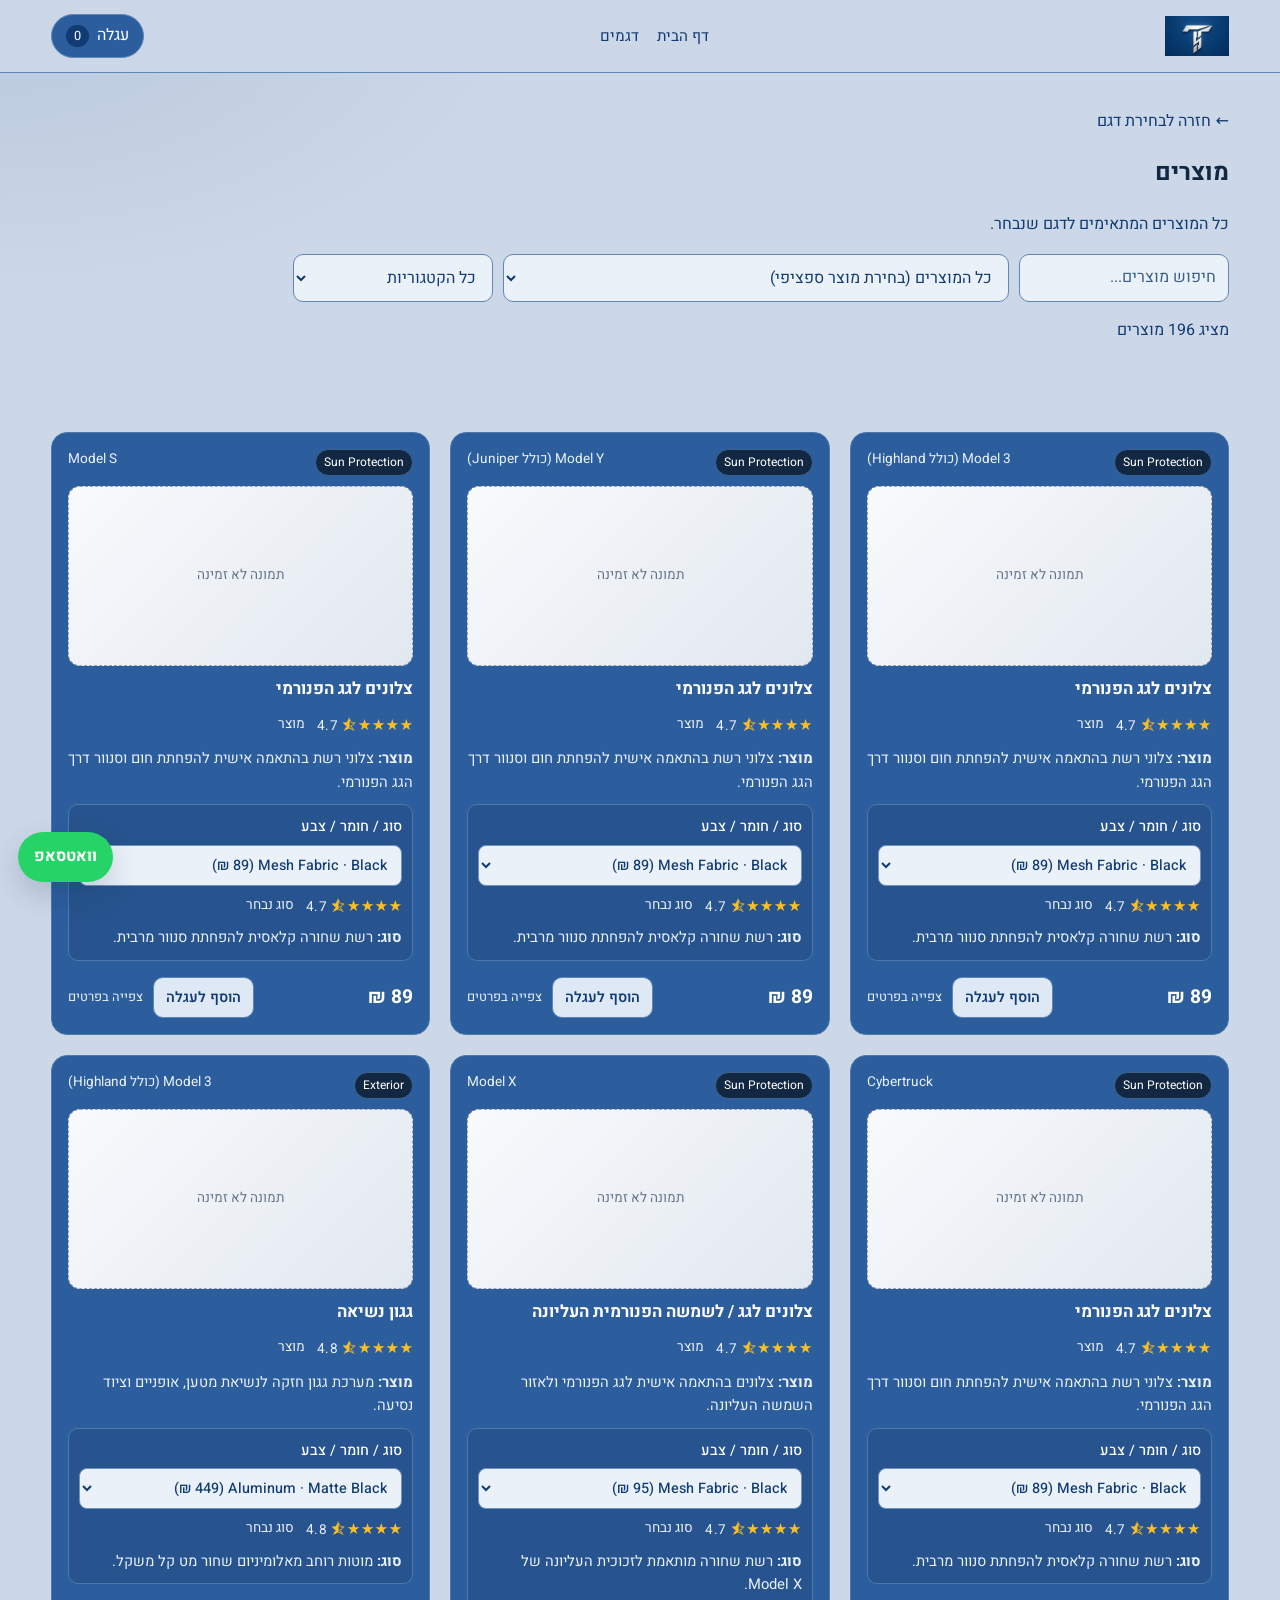
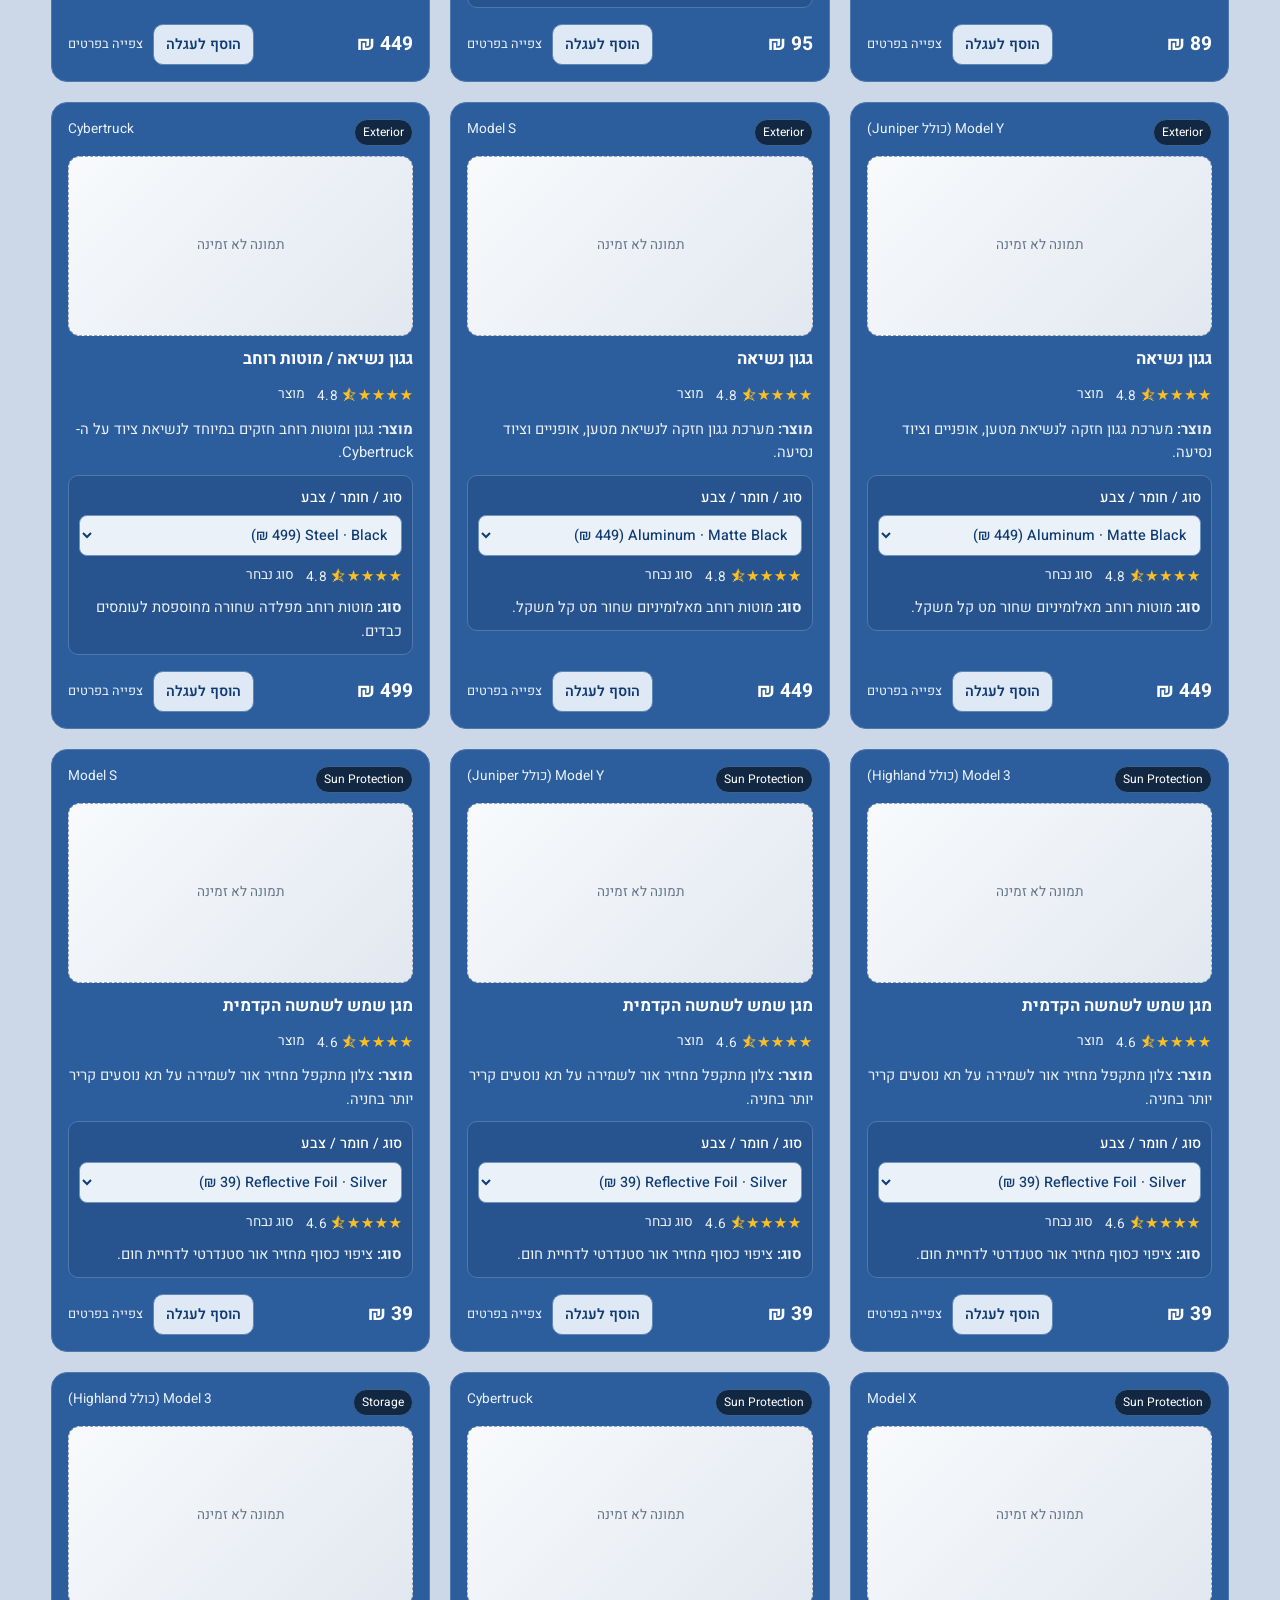
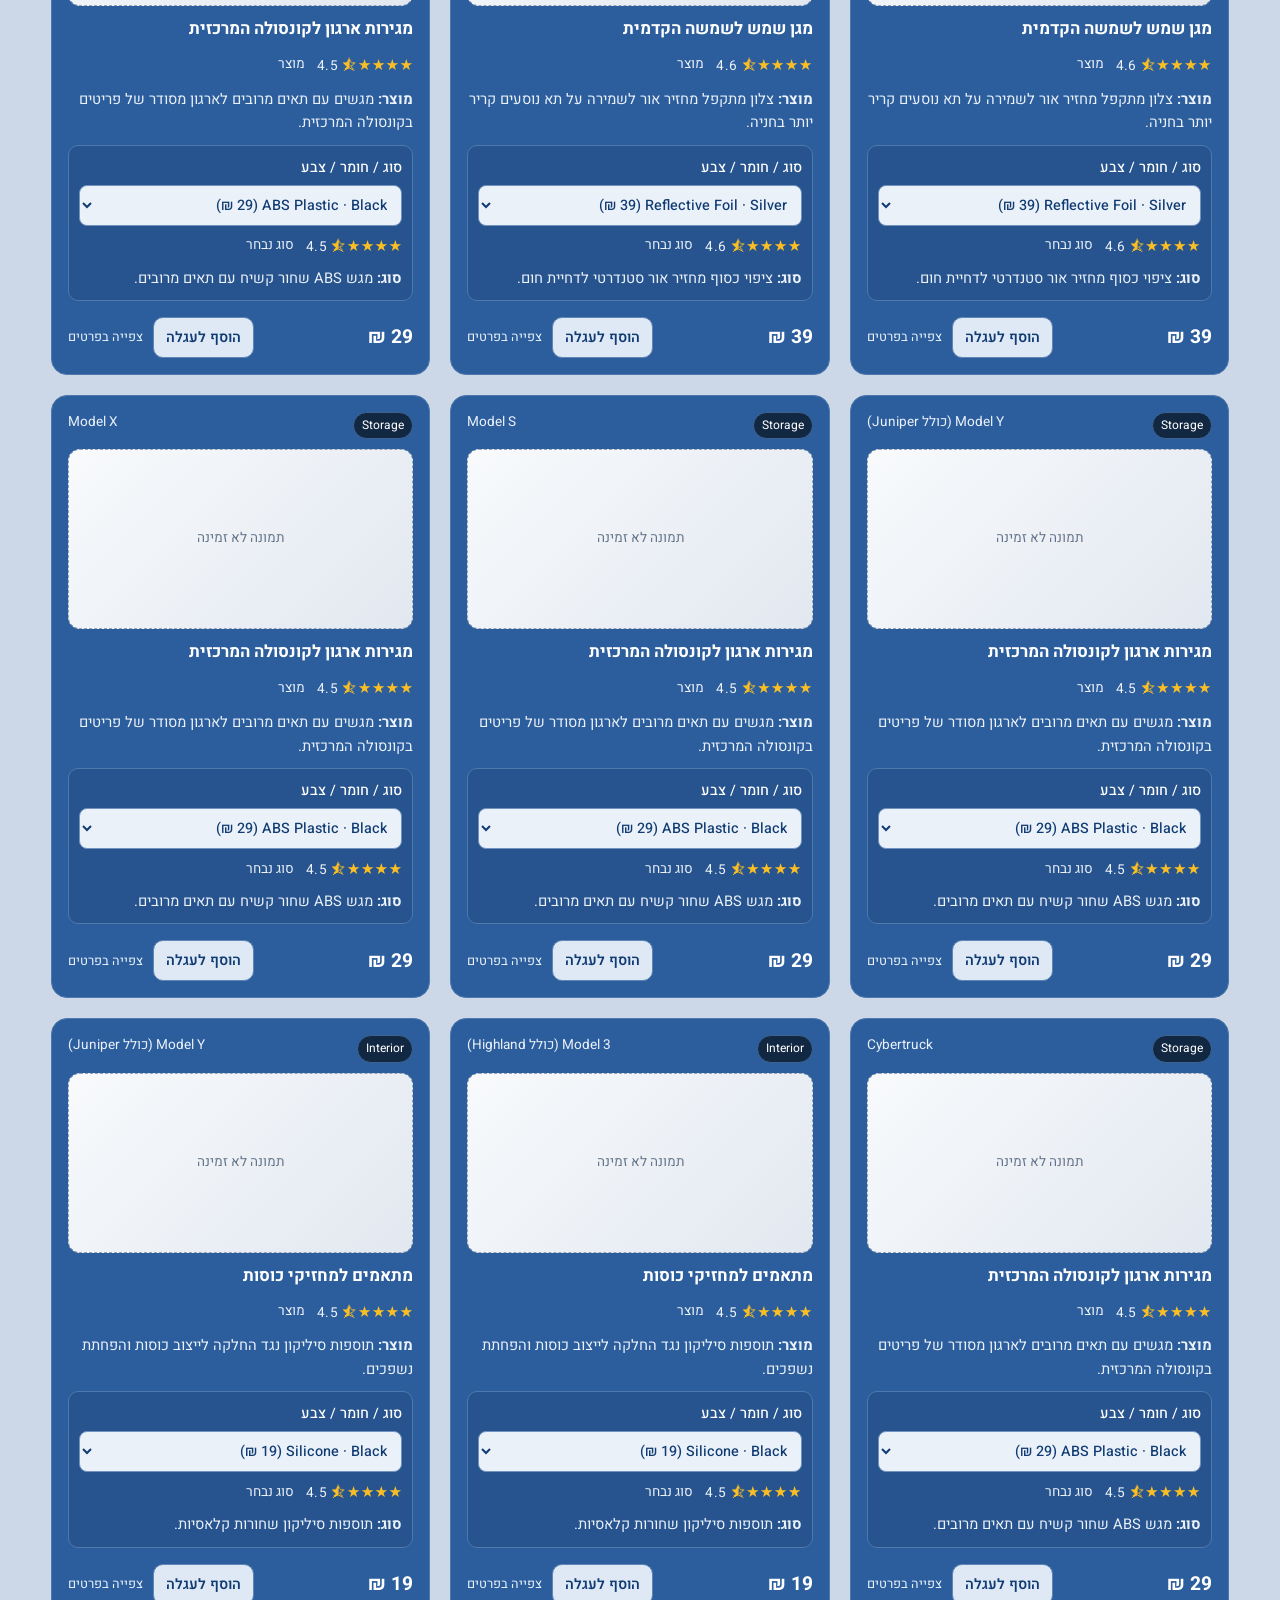
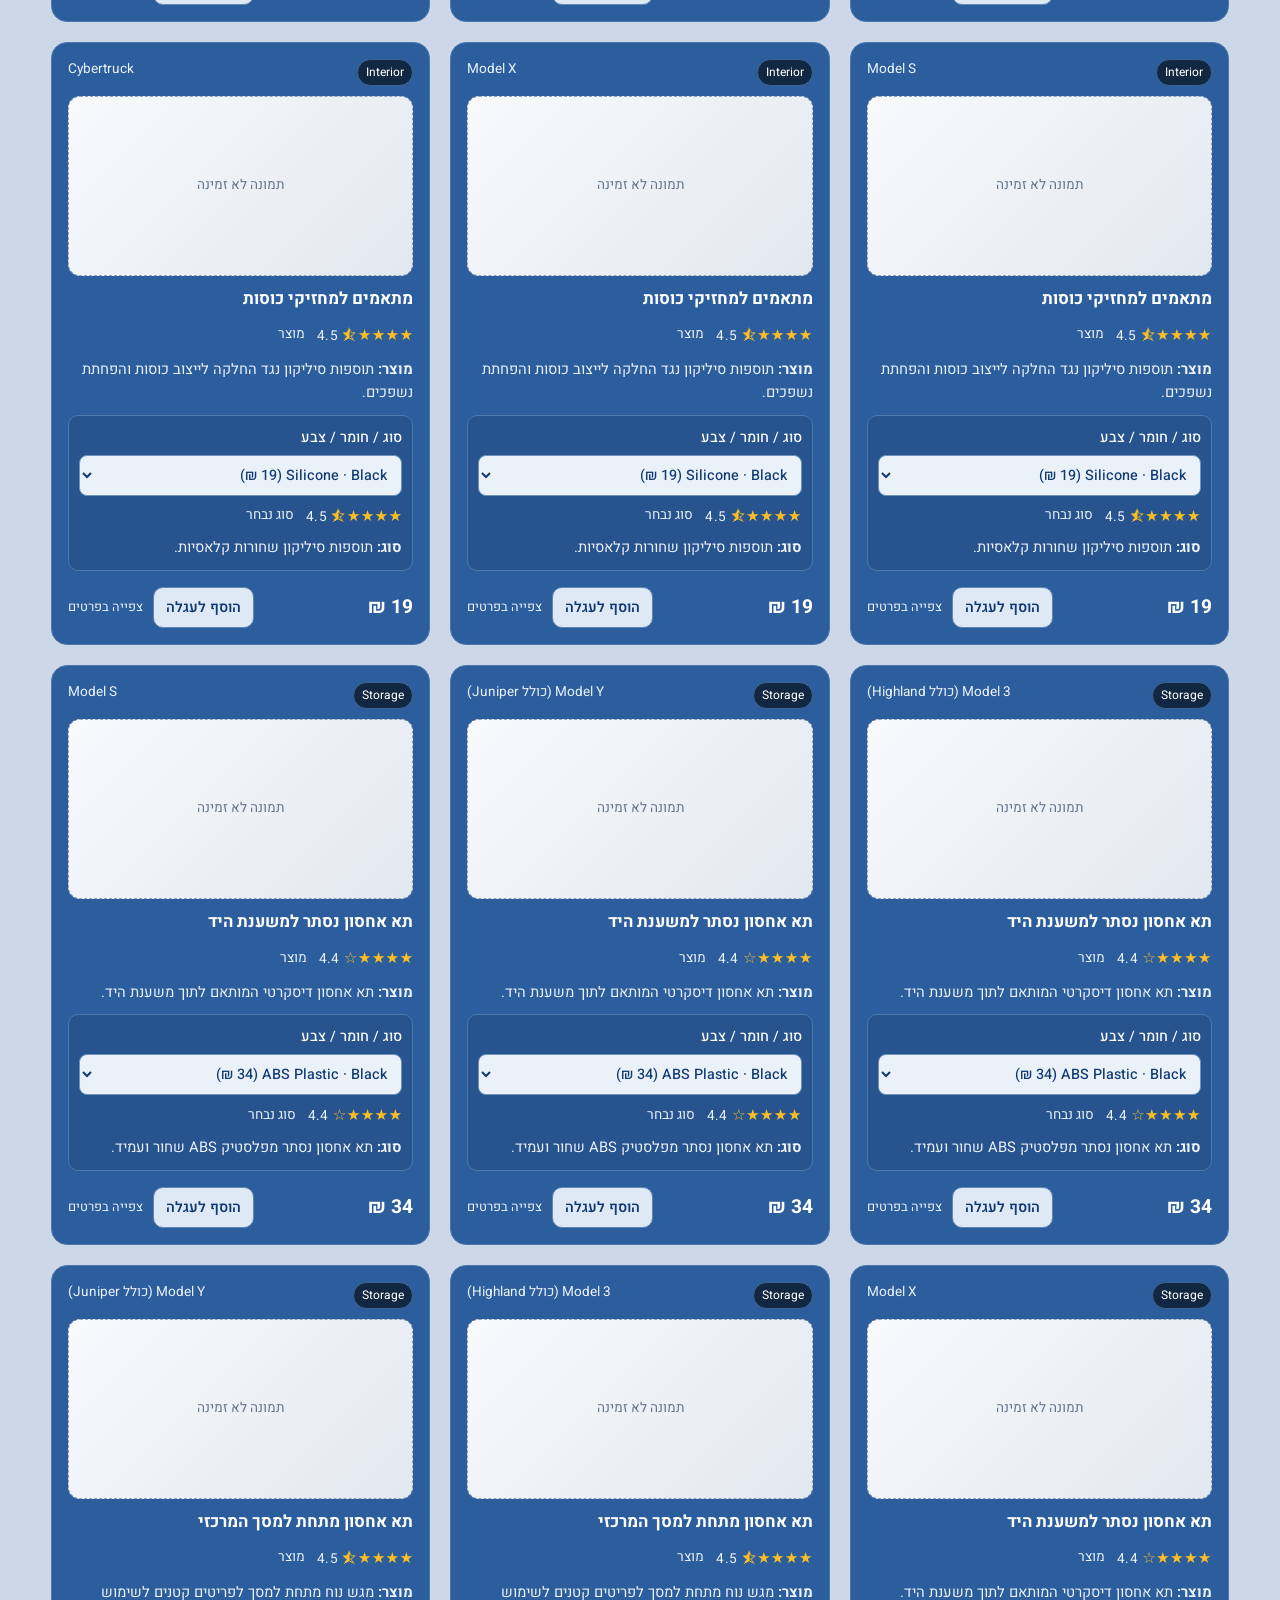
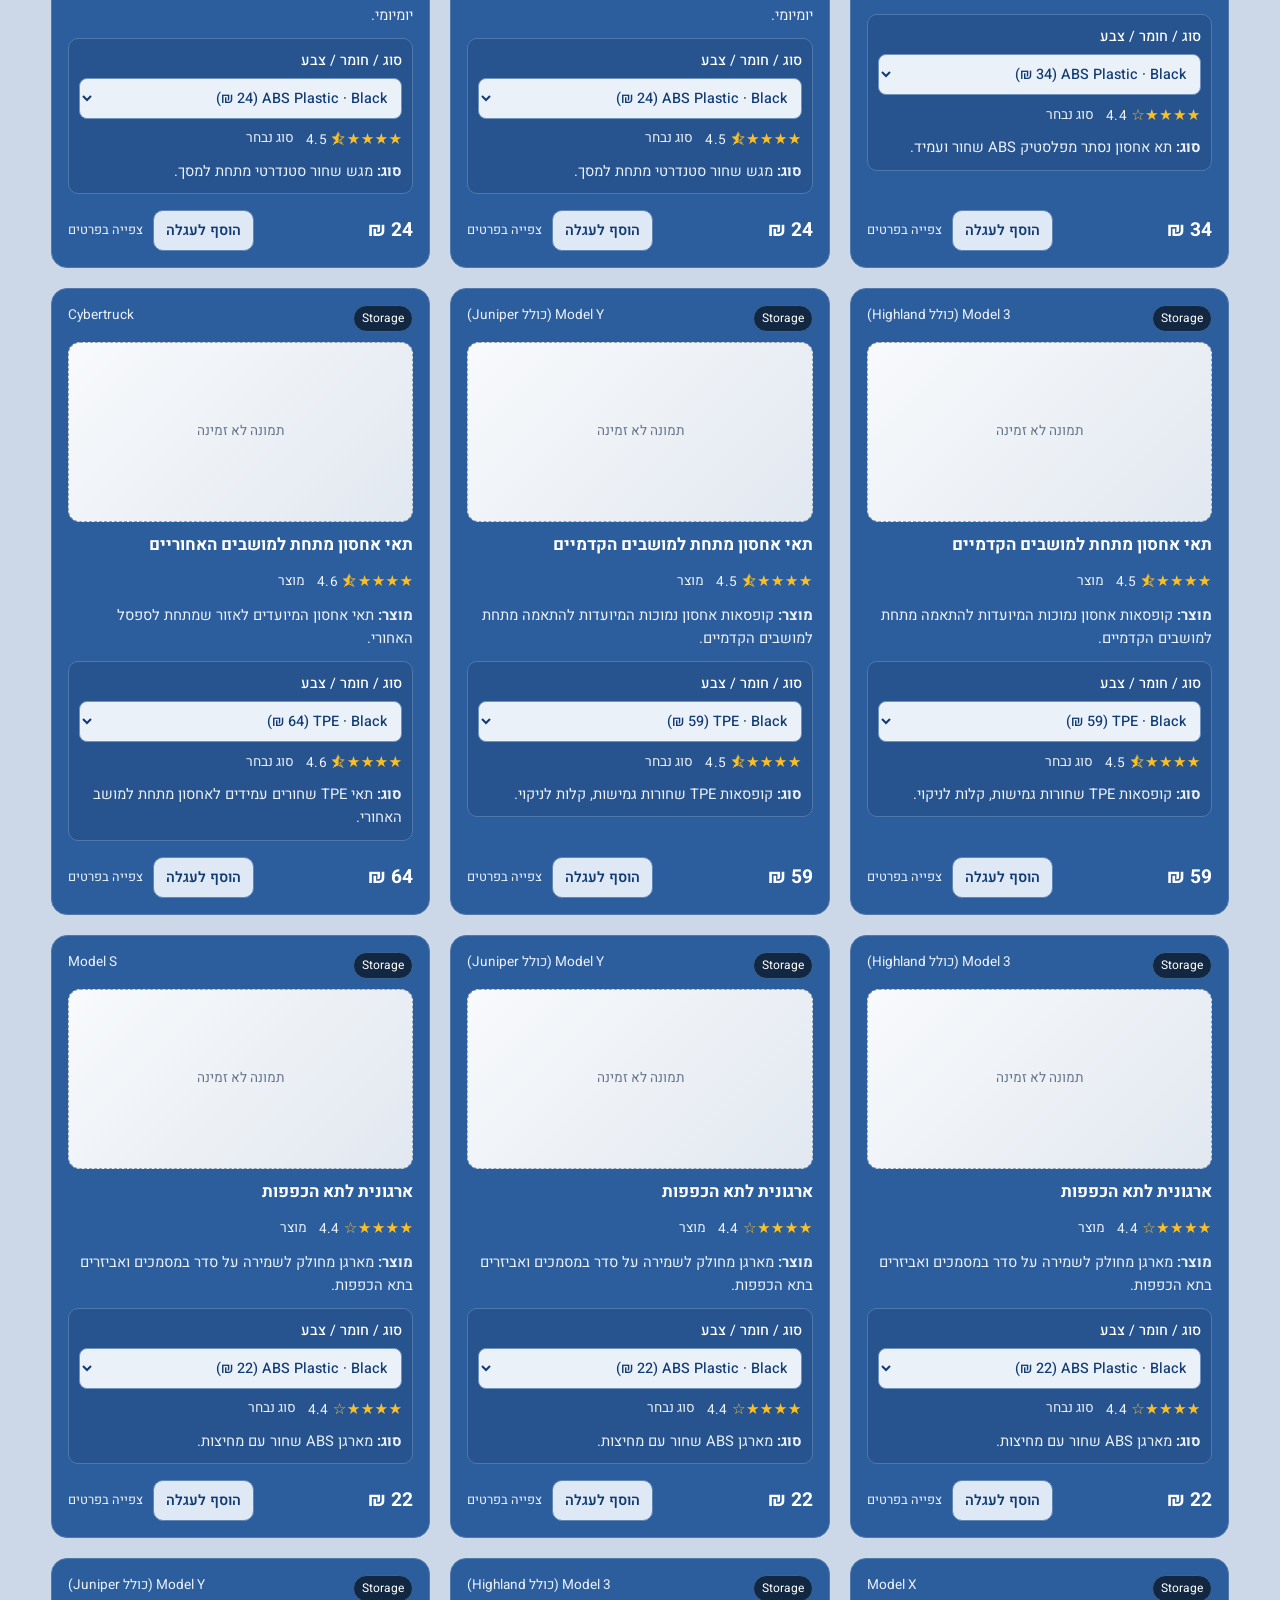
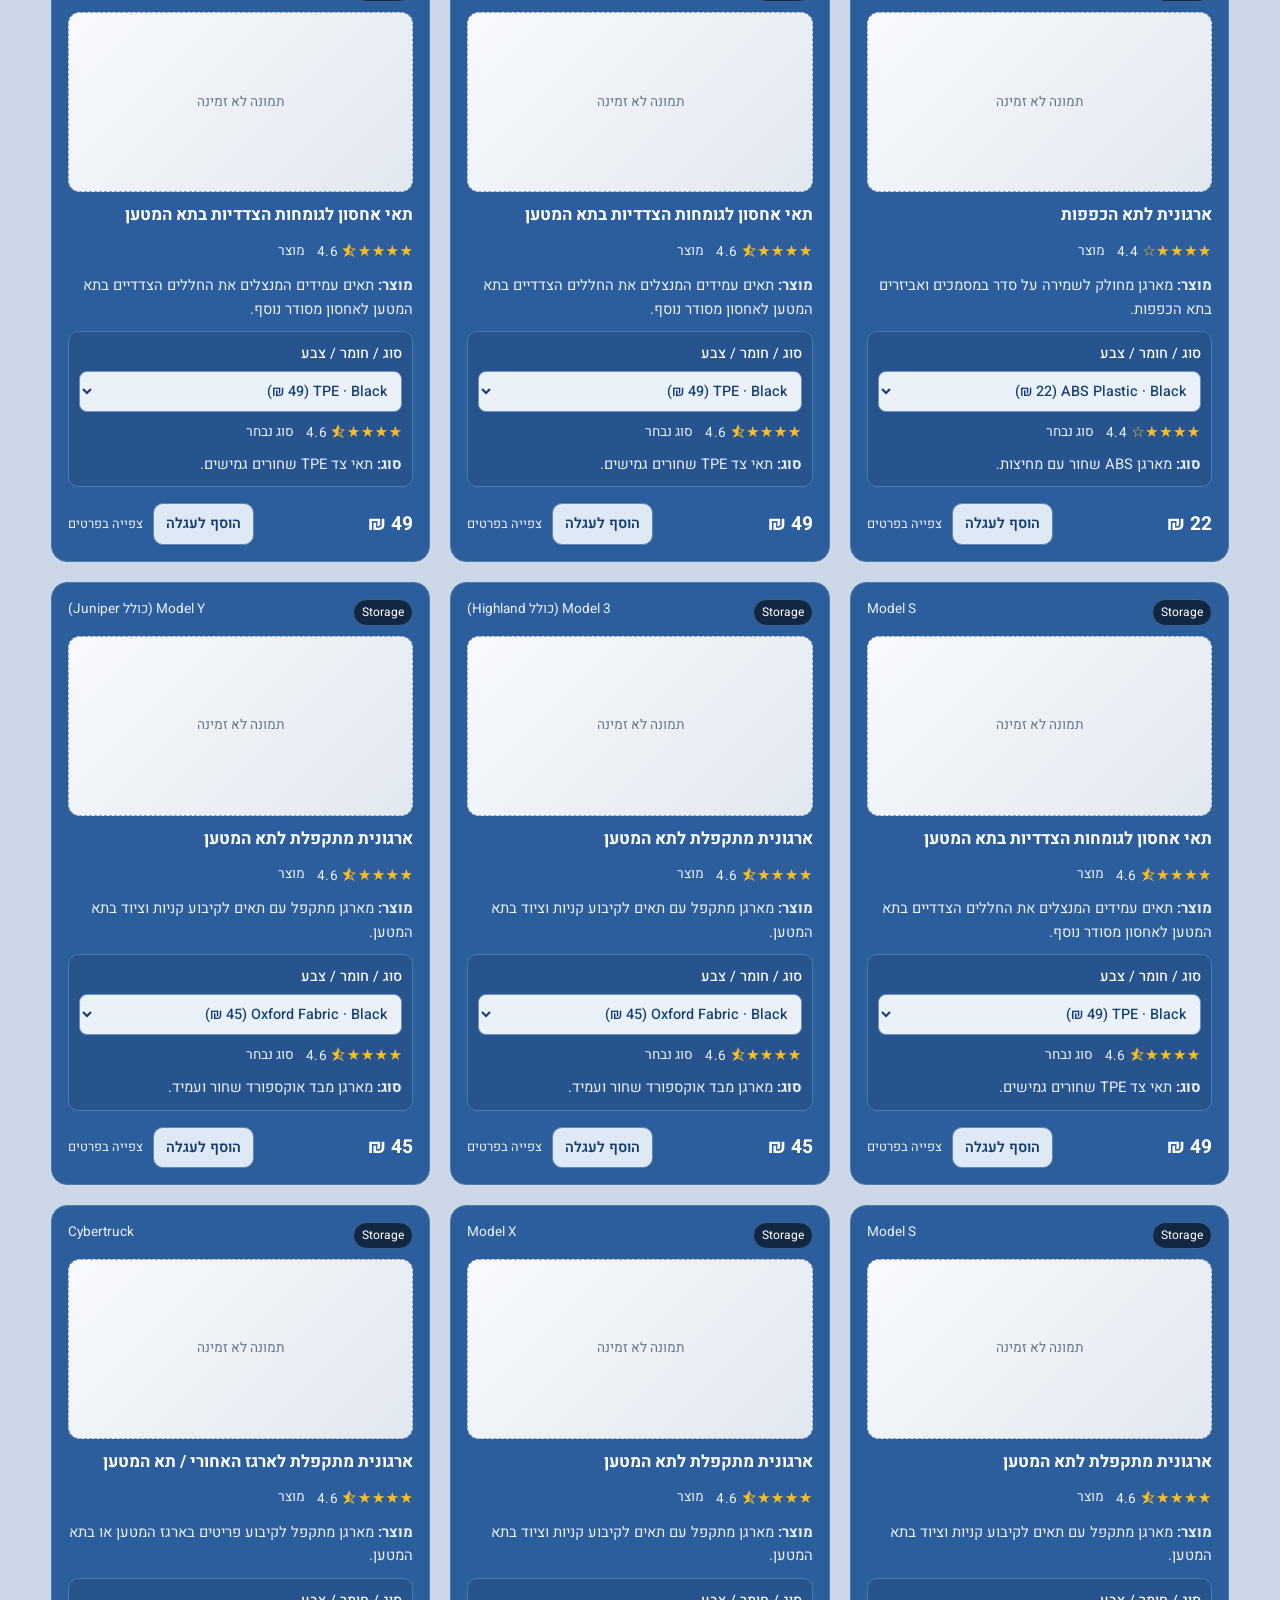
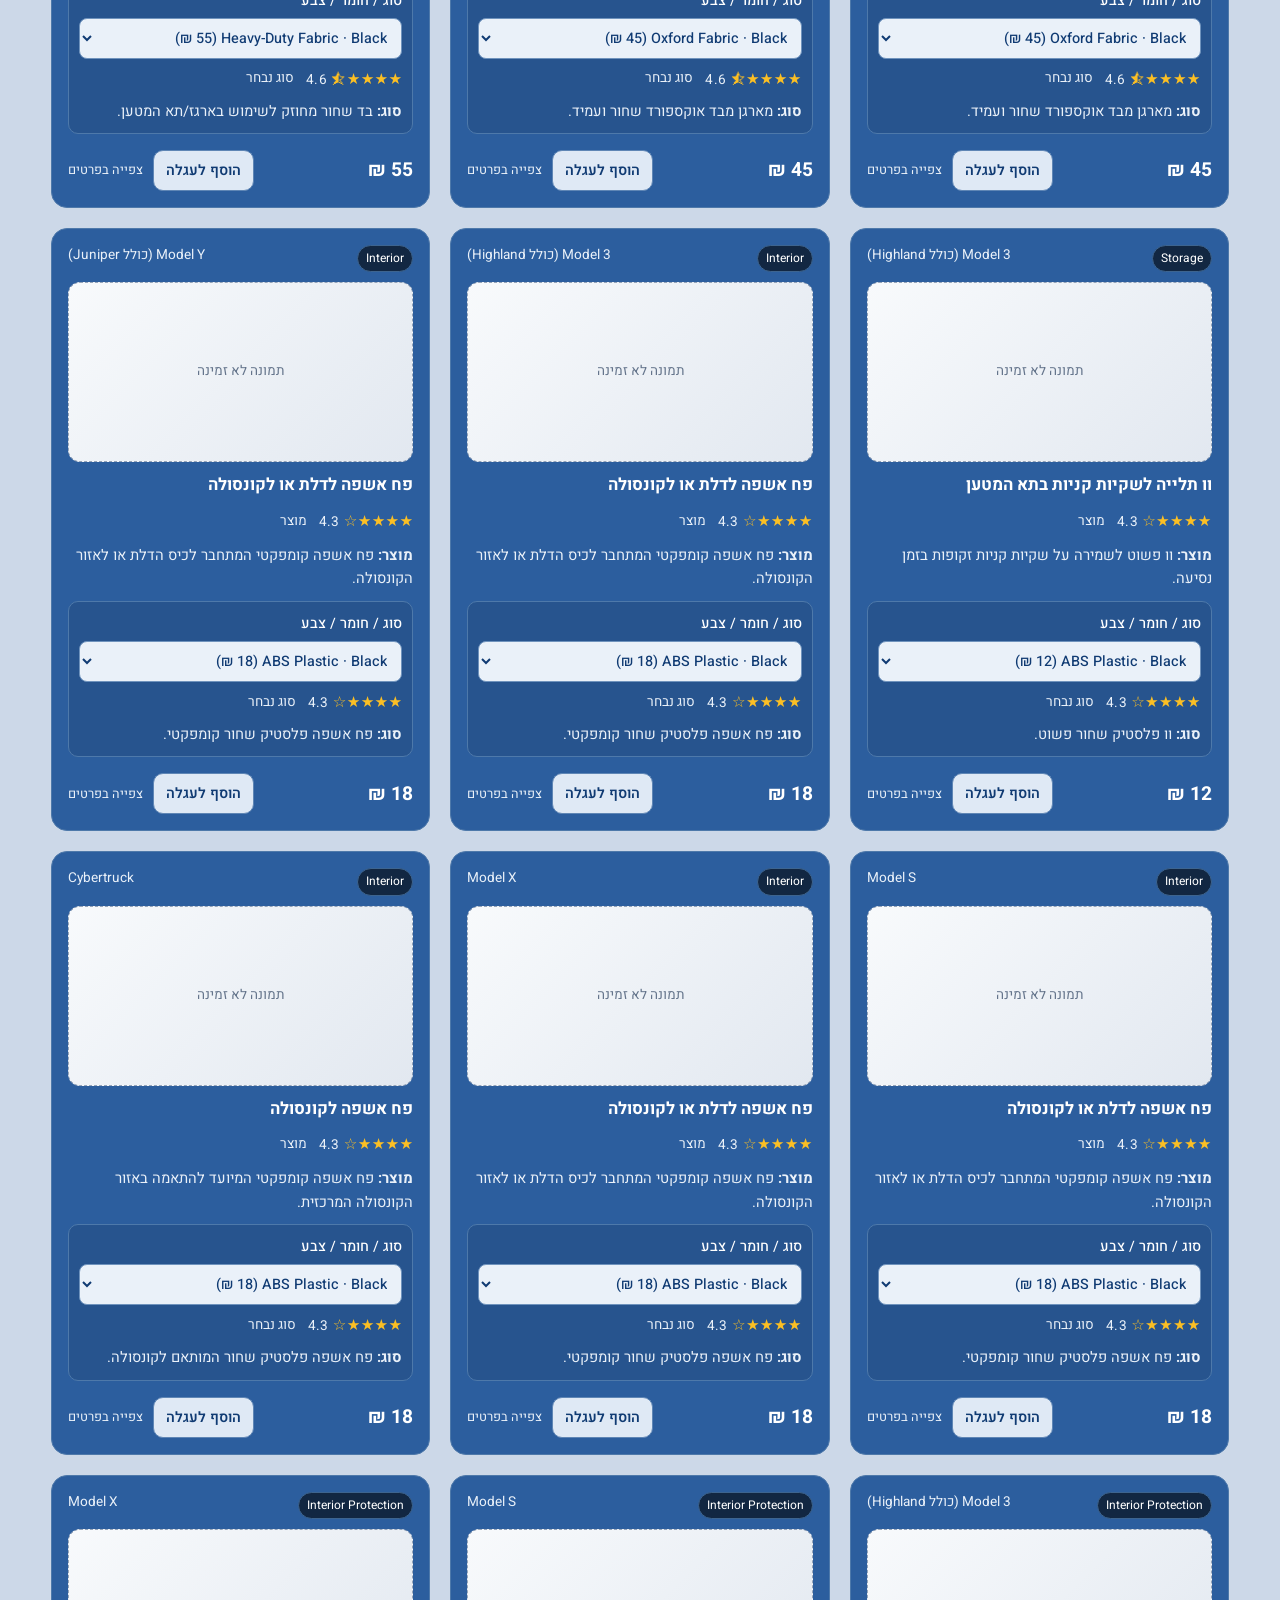
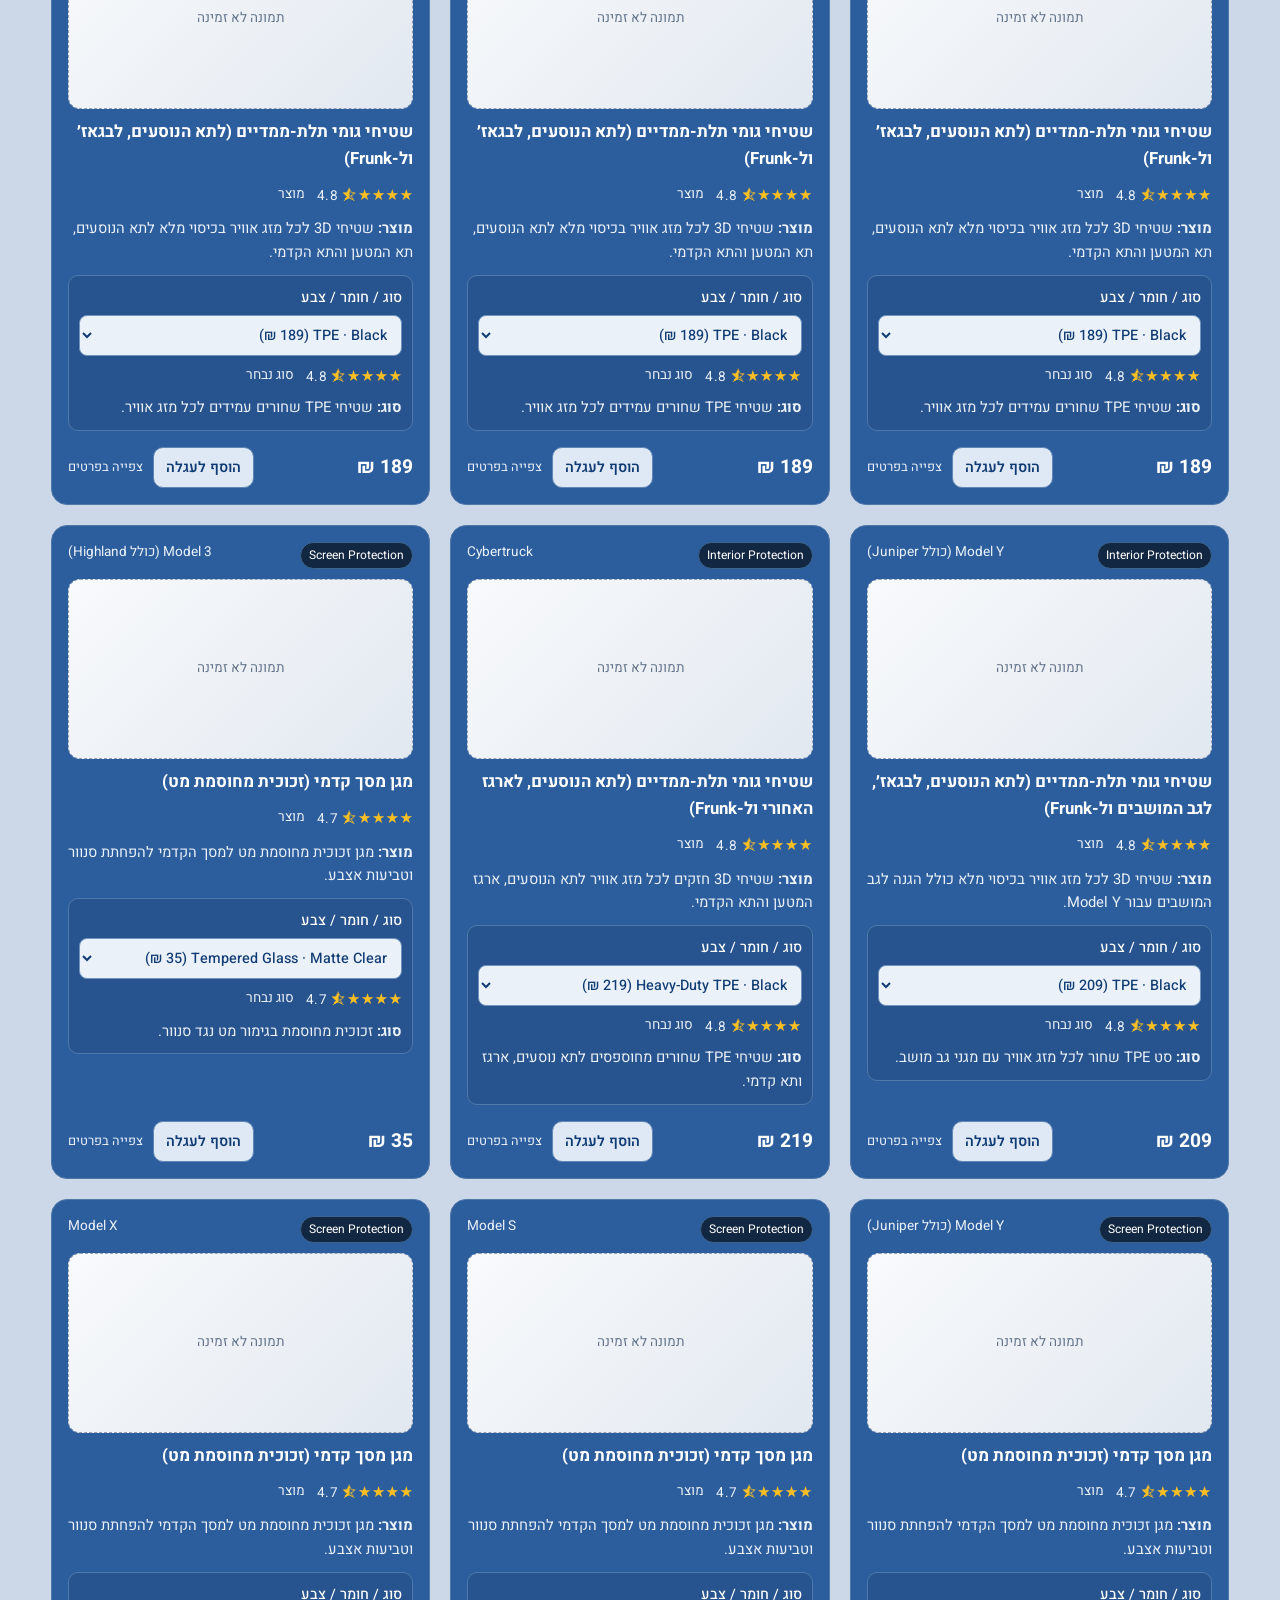
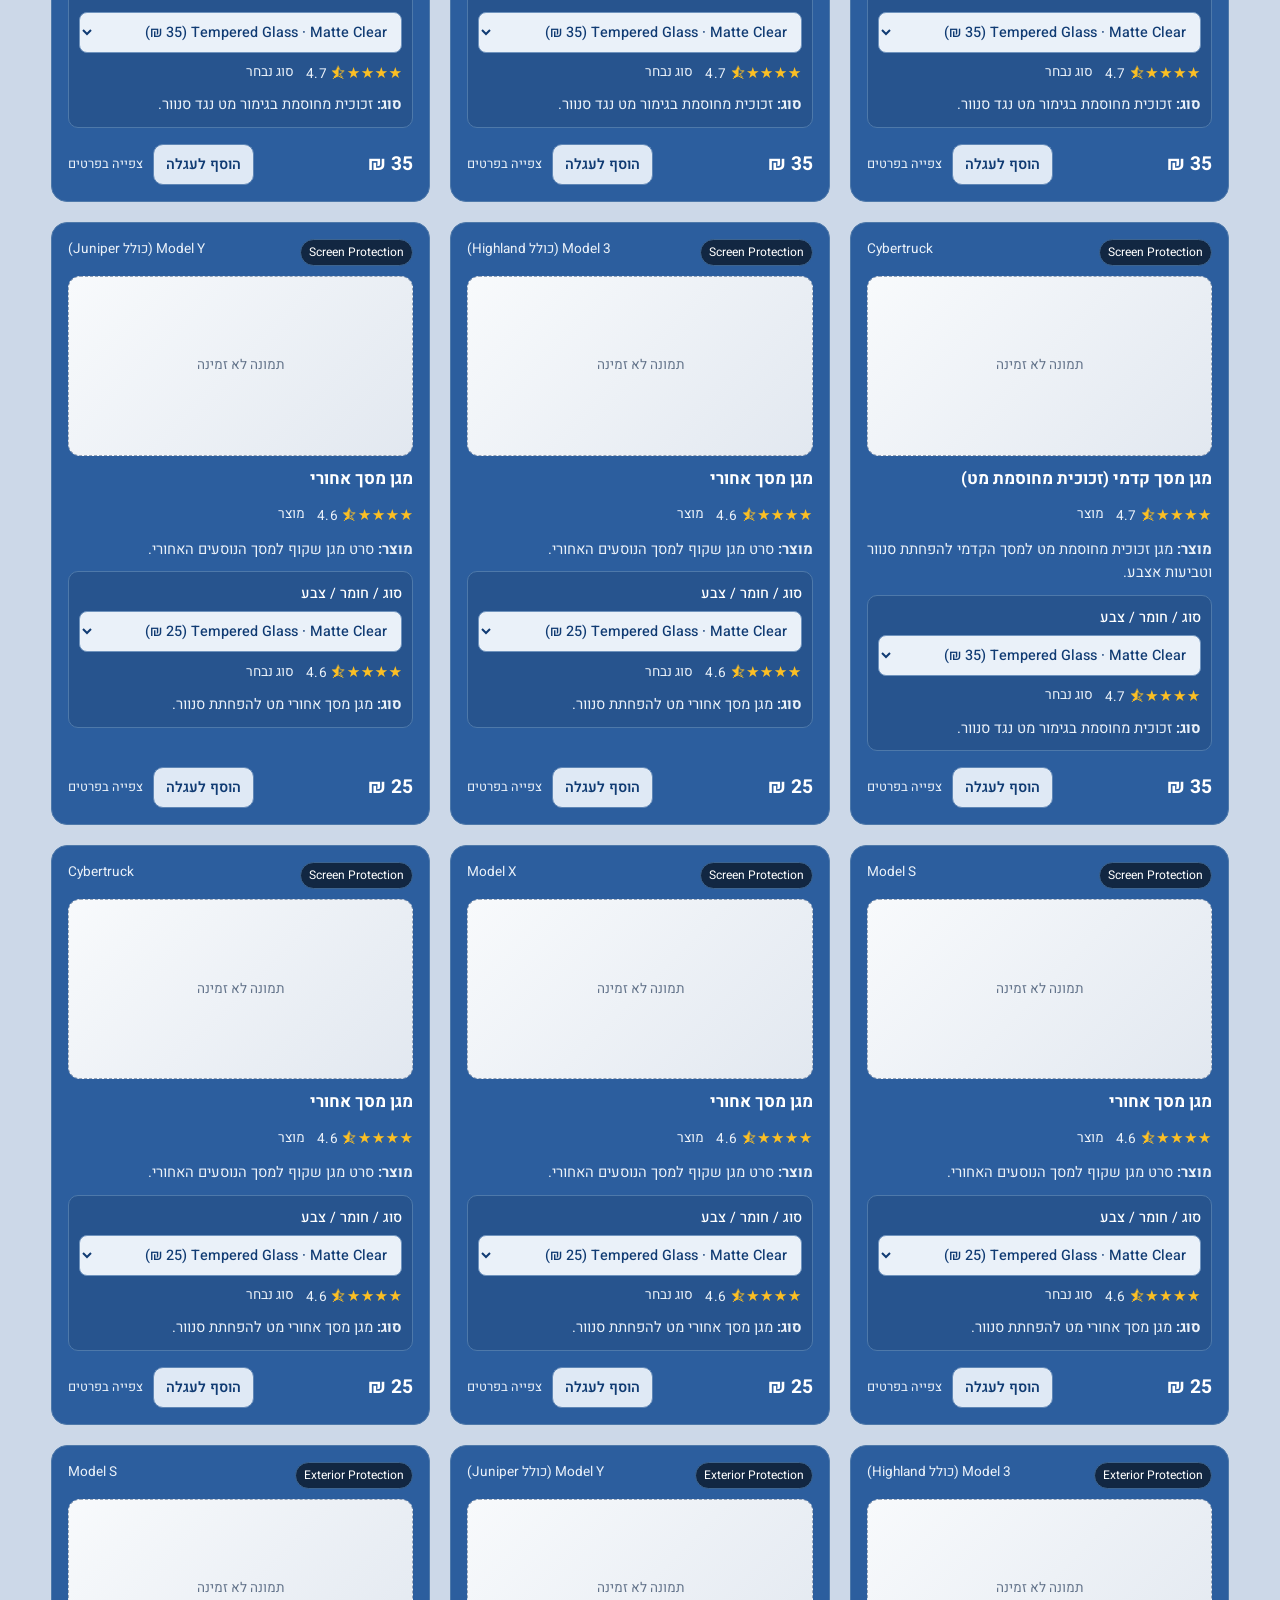
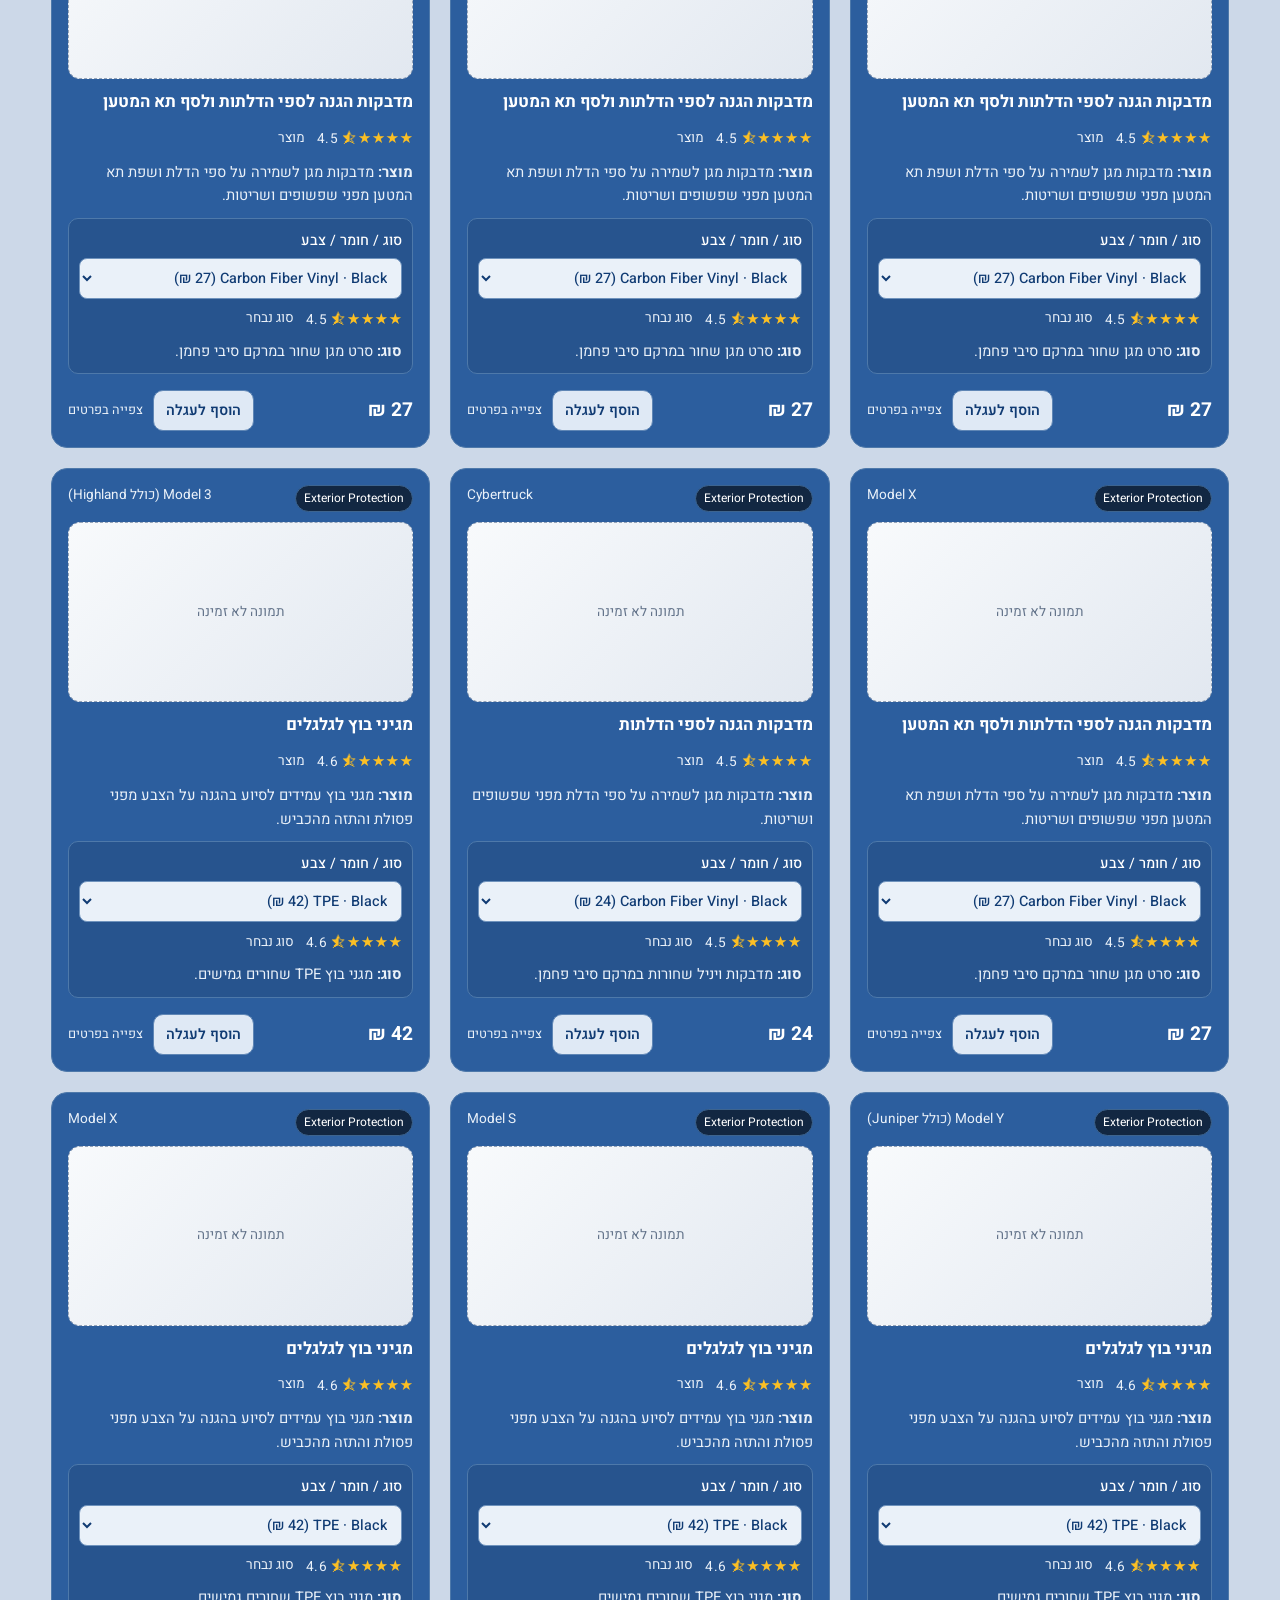
==== products.html @ ee96b99a "Add files via upload" ====
<!DOCTYPE html>
<html lang="he" dir="rtl">
<head>
  <meta charset="UTF-8" />
  <meta name="viewport" content="width=device-width, initial-scale=1.0" />
  <title>מוצרים - Tesrael</title>
  <meta name="description" content="מוצרים ואביזרים לטסלה לפי דגם." />
  <link rel="preconnect" href="https://fonts.googleapis.com">
  <link rel="preconnect" href="https://fonts.gstatic.com" crossorigin>
  <link href="https://fonts.googleapis.com/css2?family=Heebo:wght@400;500;600;700&display=swap" rel="stylesheet">
  <link rel="stylesheet" href="styles.css" />
</head>
<body>
  <header class="site-header">
    <div class="container header-inner">
      <a class="brand" href="index.html" aria-label="דף הבית של Tesrael">
        <img src="logo.png" alt="Tesrael" class="brand-logo">
      </a>
      <nav class="nav">
        <a href="index.html">דף הבית</a>
        <a href="index.html#models">דגמים</a>
      </nav>
      <button class="cart-btn" id="openCartBtn" aria-label="פתיחת עגלה">
        <span>עגלה</span>
        <span class="cart-count" id="cartCount">0</span>
      </button>
    </div>
  </header>

  <main>
    <section class="section products-page-head">
      <div class="container">
        <a href="index.html#models" class="back-link">← חזרה לבחירת דגם</a>
        <h1 id="productsPageTitle">מוצרים</h1>
        <p id="productsPageSub">כל המוצרים המתאימים לדגם שנבחר.</p>
        <div class="controls products-controls">
          <label class="search">
            <span class="sr-only">חיפוש מוצרים</span>
            <input type="search" id="searchInput" placeholder="חיפוש מוצרים..." list="productSuggestions" />
          </label>
          <datalist id="productSuggestions"></datalist>
          <select id="productSelect" aria-label="בחירת מוצר ספציפי">
            <option value="">כל המוצרים (בחירת מוצר ספציפי)</option>
          </select>
          <select id="categorySelect" aria-label="סינון לפי קטגוריה">
            <option value="All">כל הקטגוריות</option>
          </select>
        </div>
        <p id="catalogMeta">מציג מוצרים</p>
      </div>
    </section>
    <section class="section" id="catalog">
      <div class="container">
        <div class="product-grid" id="productGrid"></div>
      </div>
    </section>
  </main>

  <footer class="site-footer">
    <div class="container footer-inner footer-rich">
      <div class="footer-links">
        <a href="shipping.html">מדיניות משלוחים</a>
        <a href="returns.html">מדיניות החזרות וביטול עסקה</a>
        <a href="terms.html">תקנון האתר</a>
        <a href="contact.html">יצירת קשר</a>
      </div>
      <div class="footer-contact">
        <p><strong>יצירת קשר:</strong> טלפון: 050-0000000 · מייל: info@tesrael.co.il · <a href="https://wa.me/972500000000?text=%D7%94%D7%99%D7%99%2C%20%D7%90%D7%A9%D7%9E%D7%97%20%D7%9C%D7%95%D7%95%D7%93%D7%90%20%D7%94%D7%AA%D7%90%D7%9E%D7%94%20%D7%A9%D7%9C%20%D7%9E%D7%95%D7%A6%D7%A8%20%D7%9C%D7%98%D7%A1%D7%9C%D7%94%20%D7%A9%D7%9C%D7%99" target="_blank" rel="noopener">וואטסאפ</a></p>
      </div>
      <p>&copy; <span id="year"></span> Tesrael. חנות תצוגה — אינה חנות רשמית של טסלה.</p>
      <p class="footer-note">Tesla ושמות הדגמים הם סימנים מסחריים של Tesla, Inc. ומשמשים לצורך ציון התאמה בלבד.</p>
    </div>
  </footer>

  <a class="whatsapp-float" id="whatsappFloat" href="https://wa.me/972500000000?text=%D7%94%D7%99%D7%99%2C%20%D7%90%D7%A9%D7%9E%D7%97%20%D7%9C%D7%95%D7%95%D7%93%D7%90%20%D7%94%D7%AA%D7%90%D7%9E%D7%94%20%D7%A9%D7%9C%20%D7%9E%D7%95%D7%A6%D7%A8%20%D7%9C%D7%98%D7%A1%D7%9C%D7%94%20%D7%A9%D7%9C%D7%99" target="_blank" rel="noopener" aria-label="יצירת קשר בוואטסאפ">וואטסאפ</a>

  <div class="overlay" id="overlay" hidden></div>
  <aside class="cart-drawer" id="cartDrawer" aria-hidden="true" aria-label="עגלת קניות">
    <div class="cart-header">
      <h3>העגלה שלך</h3>
      <button class="icon-btn" id="closeCartBtn" aria-label="סגירת עגלה">&times;</button>
    </div>
    <div class="cart-body" id="cartItems"></div>
    <div class="cart-footer">
      <div class="cart-total-row">
        <span>סיכום ביניים</span>
        <strong id="cartTotal">$0.00</strong>
      </div>
      <p class="cart-disclaimer">המחירים מוצגים להמחשה בלבד. התשלום אינו זמין עדיין.</p>
      <button class="btn btn-primary btn-block" id="checkoutBtn">המשך לתשלום</button>
    </div>
  </aside>

  <div class="product-modal" id="productModal" aria-hidden="true" role="dialog" aria-modal="true" aria-label="פרטי מוצר">
    <div class="product-modal-inner" id="productModalInner"></div>
  </div>

  <div class="toast" id="toast" role="status" aria-live="polite"></div>

  <script src="app.js"></script>
</body>
</html>
---- styles.css ----
:root {
  --bg: #ccd8e8;
  --surface: #2c5e9e;
  --surface-2: #122742;
  --border: #5f86b5;
  --text: #103B73;
  --muted: #103B73;
  --heading: #122742;
  --accent: #103B73;
  --accent-hover: #0c2d59;
  --ok: #16a34a;
  --shadow: 0 12px 30px rgba(18, 39, 66, 0.18);
  --radius: 14px;
}

* { box-sizing: border-box; }
html { scroll-behavior: smooth; }
body {
  margin: 0;
  font-family: "Heebo", "Inter", system-ui, -apple-system, Segoe UI, Roboto, sans-serif;
  background:
    radial-gradient(900px 500px at 0% 0%, rgba(16,59,115,0.10), transparent 60%),
    radial-gradient(1200px 600px at 20% -10%, #e3ebf5 0%, var(--bg) 60%);
  color: var(--text);
  line-height: 1.6;
}

h1, h2, h3, h4, h5, h6 { color: var(--heading); }

a { color: inherit; text-decoration: none; }
button, input, select { font: inherit; }
.container { width: min(1200px, 92%); margin: 0 auto; }
.sr-only { position: absolute; width: 1px; height: 1px; padding: 0; margin: -1px; overflow: hidden; clip: rect(0,0,0,0); border: 0; }

.site-header {
  position: sticky; top: 0; z-index: 20;
  backdrop-filter: blur(10px);
  background: rgba(204, 216, 232, 0.92);
  border-bottom: 1px solid var(--border);
}
.header-inner { display: flex; align-items: center; justify-content: space-between; padding: 14px 0; gap: 16px; }
.brand { display: flex; align-items: center; gap: 10px; font-weight: 700; color: var(--heading); }
.brand-logo { height: 40px; width: auto; display: block; }
.brand-mark {
  width: 34px; height: 34px; border-radius: 9px; display: inline-grid; place-items: center;
  background: linear-gradient(135deg, var(--accent), #1e5aa8); color: #fff; font-weight: 700;
}
.brand-text em { font-style: normal; color: var(--muted); font-weight: 500; }
.nav { display: flex; gap: 18px; color: var(--text); font-size: 0.95rem; }
.nav a:hover { color: var(--surface-2); }
.cart-btn {
  display: inline-flex; align-items: center; gap: 8px; padding: 8px 14px;
  background: var(--surface); color: #ffffff; border: 1px solid var(--border);
  border-radius: 999px; cursor: pointer;
}
.cart-btn:hover { border-color: #8fb0d6; background: #356ba8; }
.cart-count { background: var(--accent); color: #fff; font-size: 0.8rem; padding: 1px 8px; border-radius: 999px; min-width: 22px; text-align: center; }

.hero { padding: 64px 0 32px; }
.hero-inner { display: grid; grid-template-columns: 1.2fr 0.8fr; gap: 28px; align-items: stretch; }
.eyebrow { color: var(--accent); text-transform: uppercase; letter-spacing: 0.12em; font-size: 0.8rem; font-weight: 600; margin: 0 0 8px; }
.hero h1 { font-size: clamp(2rem, 4vw, 3.4rem); line-height: 1.1; margin: 0 0 16px; }
.hero-sub { color: var(--muted); font-size: 1.05rem; margin: 0 0 22px; max-width: 60ch; }
.hero-actions { display: flex; gap: 12px; flex-wrap: wrap; margin-bottom: 14px; }
.notice-inline { color: var(--muted); font-size: 0.9rem; margin: 0; }
.hero-card {
  position: relative; background: linear-gradient(160deg, #ffffff, var(--surface));
  border: 1px solid var(--border); border-radius: var(--radius); padding: 22px;
  display: flex; flex-direction: column; gap: 16px; overflow: hidden; box-shadow: var(--shadow);
}
.hero-card-glow { position: absolute; top: -40px; right: -40px; width: 180px; height: 180px; background: radial-gradient(circle, rgba(16,59,115,0.12), transparent 70%); }
.hero-stat { position: relative; padding: 14px; border: 1px solid var(--border); border-radius: 12px; background: rgba(248,250,252,0.9); }
.stat-label { display: block; color: var(--text); font-size: 0.8rem; text-transform: uppercase; letter-spacing: 0.08em; margin-bottom: 4px; }
.stat-value { font-weight: 600; color: var(--heading); }
.status-pill { color: #103B73; }

.btn {
  display: inline-flex; align-items: center; justify-content: center; gap: 8px;
  padding: 11px 18px; border-radius: 10px; border: 1px solid transparent; cursor: pointer;
  font-weight: 600; transition: 0.15s ease;
}
.btn-primary { background: var(--accent); color: #fff; }
.btn-primary:hover { background: var(--accent-hover); }
.btn-secondary { background: #dfe9f5; border-color: var(--border); color: var(--text); }
.btn-secondary:hover { border-color: #4e79aa; background: #eaf1f9; }
.btn-block { width: 100%; }
.icon-btn { background: transparent; border: none; color: var(--muted); font-size: 1.6rem; cursor: pointer; line-height: 1; }
.icon-btn:hover { color: var(--text); }

.section { padding: 36px 0; }
.section.alt { background: rgba(30,41,59,0.35); border-top: 1px solid var(--border); border-bottom: 1px solid var(--border); }
.section-head { margin-bottom: 18px; }
.section-head.row { display: flex; align-items: flex-end; justify-content: space-between; gap: 16px; flex-wrap: wrap; }
.section-head h2 { margin: 0 0 4px; font-size: 1.7rem; }
.section-head p { margin: 0; color: var(--muted); }
.controls { display: flex; gap: 10px; flex-wrap: wrap; }
.search input, select {
  background: #eaf1f9; color: var(--text); border: 1px solid var(--border);
  padding: 10px 12px; border-radius: 10px; min-width: 200px;
}
.search input::placeholder { color: #3d5f86; }

.model-grid { display: flex; flex-wrap: wrap; gap: 10px; }
.model-chip {
  padding: 9px 14px; border-radius: 999px; border: 1px solid var(--border);
  background: var(--surface); color: var(--muted); cursor: pointer;
}
.model-chip.active, .model-chip:hover { color: var(--text); border-color: #3a4558; }
.model-chip.active { background: #2b3a52; }
.all-models-chip,
.all-models-chip.active { background: var(--surface); color: var(--muted); border-color: var(--border); }

.product-grid { display: grid; grid-template-columns: repeat(auto-fill, minmax(280px, 1fr)); gap: 20px; }
.card {
  background: var(--surface); border: 1px solid #4e79aa; border-radius: 16px; color: #ffffff;
  padding: 16px; display: flex; flex-direction: column; gap: 10px; min-height: 100%;
  transition: transform .18s ease, box-shadow .18s ease, border-color .18s ease;
}
.card.clickable { cursor: pointer; }
.card:hover { transform: translateY(-4px); box-shadow: 0 18px 40px rgba(18,39,66,0.3); border-color: #8fb0d6; }
.card-actions { display: flex; align-items: center; gap: 10px; }
.view-hint { color: #eaf1f9; font-size: 0.8rem; }
.card-top { display: flex; align-items: flex-start; justify-content: space-between; gap: 10px; }
.badge { font-size: 0.75rem; color: #ffffff; background: var(--surface-2); border: 1px solid #3d648f; padding: 3px 8px; border-radius: 999px; white-space: nowrap; }
.part-image {
  width: 100%; height: 180px; border-radius: 12px; border: 1px solid var(--border);
  object-fit: cover; background: #d7e3f1; display: block;
}
.part-icon {
  width: 100%; height: 180px; border-radius: 12px; border: 1px dashed #94a3b8;
  background: linear-gradient(135deg, #f8fafc, #e2e8f0); display: grid; place-items: center;
  color: #64748b; font-size: 0.85rem; text-align: center; padding: 10px;
}
.card h3 { margin: 0; font-size: 1.05rem; color: #ffffff; }
.card p { margin: 0; color: #eaf1f9; font-size: 0.92rem; }
.meta { color: #eaf1f9; font-size: 0.85rem; }
.price-row { margin-top: auto; display: flex; align-items: center; justify-content: space-between; gap: 10px; padding-top: 6px; }
.price { font-size: 1.2rem; font-weight: 700; color: #ffffff; }
.add-btn { padding: 8px 12px; font-size: 0.9rem; }
.rating-row, .variant-meta { display: flex; align-items: center; gap: 8px; font-size: 0.9rem; }
.stars { color: #fbbf24; letter-spacing: 0.02em; font-size: 0.95rem; }
.rating-num { color: #eaf1f9; font-size: 0.85rem; margin-left: 4px; }
.item-desc, .variant-desc { font-size: 0.9rem; color: #eaf1f9; }
.variant-box { border: 1px solid #4e79aa; border-radius: 10px; padding: 10px; background: rgba(18,39,66,0.18); display: grid; gap: 8px; }
.variant-label { display: grid; gap: 6px; font-size: 0.9rem; color: #ffffff; font-weight: 500; }
.variant-select { width: 100%; min-width: 0; background: #eaf1f9; color: var(--text); border: 1px solid #6f93bd; padding: 8px 10px; border-radius: 8px; }

.about-grid { display: grid; grid-template-columns: 1.1fr 0.9fr; gap: 24px; }
.feature-list { list-style: none; padding: 0; margin: 0; display: grid; gap: 12px; }
.feature-list li { background: var(--surface); color: #eaf1f9; border: 1px solid #4e79aa; border-radius: 12px; padding: 14px; }
.feature-list strong { display: block; margin-bottom: 4px; color: #ffffff; }
.feature-list span { color: #eaf1f9; font-size: 0.95rem; }

.site-footer { padding: 28px 0 40px; color: var(--muted); font-size: 0.9rem; }
.footer-inner p { margin: 4px 0; }
.footer-note { font-size: 0.8rem; }

.overlay { position: fixed; inset: 0; background: rgba(18,39,66,0.45); z-index: 30; }
.cart-drawer {
  position: fixed; top: 0; right: 0; height: 100%; width: min(420px, 100%);
  background: #0f172a; border-left: 1px solid var(--border); z-index: 40;
  transform: translateX(100%); transition: transform 0.2s ease; display: flex; flex-direction: column;
}
.cart-drawer.open { transform: translateX(0); }
.cart-header { display: flex; align-items: center; justify-content: space-between; padding: 16px 18px; border-bottom: 1px solid var(--border); }
.cart-header h3 { margin: 0; color: var(--heading); }
.cart-body { padding: 14px 18px; overflow: auto; flex: 1; display: grid; gap: 12px; align-content: start; }
.cart-item { border: 1px solid #8fb0d6; border-radius: 12px; padding: 12px; background: #ffffff; }
.cart-item h4 { margin: 0 0 4px; font-size: 0.98rem; color: var(--heading); }
.cart-item .meta { margin-bottom: 8px; color: #103B73; }
.cart-row { display: flex; align-items: center; justify-content: space-between; gap: 10px; }
.qty-controls { display: inline-flex; align-items: center; gap: 8px; }
.qty-btn { width: 28px; height: 28px; border-radius: 8px; border: 1px solid var(--border); background: #eaf1f9; color: var(--text); cursor: pointer; }
.remove-btn { background: transparent; border: none; color: #103B73; cursor: pointer; font-size: 0.85rem; }
.cart-footer { padding: 14px 18px 18px; border-top: 1px solid var(--border); background: #0B1120; }
.cart-total-row { display: flex; justify-content: space-between; margin-bottom: 6px; font-size: 1.05rem; color: var(--heading); }
.cart-disclaimer { color: var(--muted); font-size: 0.85rem; margin: 0 0 12px; }
.empty { color: var(--muted); text-align: center; padding: 30px 10px; }

.toast {
  position: fixed; bottom: 18px; left: 50%; transform: translateX(-50%) translateY(20px);
  background: #eaf1f9; color: var(--text); border: 1px solid var(--border); padding: 12px 16px;
  border-radius: 10px; box-shadow: var(--shadow); opacity: 0; pointer-events: none; transition: 0.2s ease; z-index: 60;
  max-width: min(92vw, 520px); text-align: center;
}
.toast.show { opacity: 1; transform: translateX(-50%) translateY(0); }

.product-modal {
  position: fixed; inset: 0; z-index: 45; display: none; padding: 24px; overflow: auto;
}
.product-modal.open { display: block; }
.product-modal-inner {
  width: min(1100px, 100%); margin: 0 auto; background: #eaf1f9;
  border: 1px solid var(--border); border-radius: 20px; box-shadow: var(--shadow); overflow: hidden;
}
.modal-topbar { display: flex; align-items: center; justify-content: space-between; gap: 12px; padding: 16px 20px; border-bottom: 1px solid var(--border); background: #dfe9f5; }
.modal-content { display: grid; grid-template-columns: 1.1fr 1fr; gap: 0; }
.modal-media { padding: 20px; border-right: 1px solid var(--border); background: #dfe9f5; }
.modal-image { width: 100%; height: min(60vh, 520px); object-fit: cover; border-radius: 14px; border: 1px solid var(--border); background: #d7e3f1; }
.modal-fallback { height: min(60vh, 520px); }
.modal-info { padding: 22px; display: grid; gap: 14px; align-content: start; }
.modal-info h2 { margin: 0; font-size: 1.8rem; line-height: 1.2; color: var(--heading); }
.modal-section { border: 1px solid var(--border); border-radius: 12px; padding: 14px; background: #ffffff; display: grid; gap: 10px; }
.modal-section h3 { margin: 0; font-size: 1rem; color: var(--heading); }
.variant-choices { display: grid; gap: 8px; max-height: 260px; overflow: auto; padding-right: 4px; }
.variant-choice { text-align: left; width: 100%; background: #eaf1f9; color: var(--text); border: 1px solid var(--border); border-radius: 10px; padding: 10px 12px; cursor: pointer; display: grid; gap: 4px; }
.variant-choice:hover { border-color: #4e79aa; }
.variant-choice.active { border-color: var(--accent); box-shadow: inset 0 0 0 1px rgba(16,59,115,0.25); }
.variant-choice .vname { font-weight: 600; }
.variant-choice .vprice { color: #103B73; }
.selected-type-box p { margin: 0; }
.modal-price { font-size: 1.6rem; font-weight: 700; color: var(--heading); }
.modal-actions { display: grid; gap: 8px; margin-top: 4px; }

@media (max-width: 900px) {
  .hero-inner, .about-grid, .modal-content { grid-template-columns: 1fr; }
  .nav { display: none; }
  .modal-media { border-right: none; border-bottom: 1px solid var(--border); }
  .product-modal { padding: 10px; }
  .header-inner { flex-wrap: wrap; gap: 10px; }
  .brand { flex: 1 1 auto; }
  .cart-btn { margin-inline-start: auto; }
  .controls { width: 100%; display: grid; grid-template-columns: 1fr; }
  .controls .search, .controls .search input, .controls select { width: 100%; min-width: 0; }
  .section-head.row { align-items: stretch; flex-direction: column; }
  .hero { padding: 36px 0 20px; }
  .hero h1 { font-size: 2rem; }
  .hero-card { padding: 16px; }
  .model-grid { flex-wrap: nowrap; overflow-x: auto; padding-bottom: 6px; -webkit-overflow-scrolling: touch; }
  .model-chip { flex: 0 0 auto; }
}

@media (max-width: 600px) {
  .container { width: min(1200px, 94%); }
  .site-header .container { width: min(1200px, 96%); }
  .header-inner { padding: 10px 0; }
  .brand-logo { height: 34px; }
  .hero h1 { font-size: 1.75rem; line-height: 1.2; }
  .hero-sub { font-size: 1rem; }
  .hero-actions { flex-direction: column; }
  .hero-actions .btn { width: 100%; }
  .section { padding: 28px 0; }
  .section-head h2 { font-size: 1.45rem; }
  .product-grid { grid-template-columns: 1fr; gap: 14px; }
  .card { padding: 14px; }
  .card-actions { flex-wrap: wrap; width: 100%; justify-content: space-between; }
  .card-actions .add-btn { flex: 1; }
  .price-row { flex-wrap: wrap; gap: 8px; }
  .cart-drawer { width: 100%; max-width: 100%; }
  .product-modal { padding: 0; }
  .product-modal-inner { border-radius: 0; min-height: 100%; }
  .modal-topbar { position: sticky; top: 0; background: #dfe9f5; z-index: 2; }
  .modal-media { padding: 12px; }
  .modal-info { padding: 14px; }
  .modal-image { height: 240px; }
  .btn { padding: 12px 16px; }
  .search input, select, .variant-select { font-size: 16px; } /* prevent iOS zoom */
}.hero-new { padding: 56px 0 24px; }
.hero-new-inner { text-align: center; max-width: 900px; }
.hero-title-main { font-size: clamp(2rem, 4.5vw, 3.2rem); line-height: 1.15; margin: 0 0 14px; }
.hero-sub-main { font-size: 1.05rem; color: var(--text); margin: 0 0 22px; }
.model-select-cta { display: inline-block; font-size: 1.15rem; font-weight: 700; color: #fff; background: var(--accent); padding: 14px 22px; border-radius: 12px; text-decoration: none; }
.model-select-cta:hover { background: var(--accent-hover); }

.model-cards { display: grid; grid-template-columns: repeat(auto-fit, minmax(150px, 1fr)); gap: 14px; }
.model-card { border: 1px solid var(--border); background: #eaf1f9; color: var(--text); border-radius: 14px; padding: 12px; cursor: pointer; text-align: center; display: grid; gap: 8px; }
.model-card.active { border-color: var(--accent); box-shadow: inset 0 0 0 2px rgba(16,59,115,0.2); }
.model-card-image-wrap { width: 100%; aspect-ratio: 16/10; border-radius: 10px; overflow: hidden; background: #d7e3f1; display: grid; place-items: center; }
.model-card-image-wrap img { width: 100%; height: 100%; object-fit: cover; display: block; }
.model-card-icon { font-size: 1.6rem; font-weight: 700; color: var(--heading); }
.model-card-name { font-weight: 700; color: var(--heading); }
.model-card-sub { font-size: 0.85rem; color: var(--text); }

.model-trust { margin-top: 18px; display: grid; gap: 8px; background: #eaf1f9; border: 1px solid var(--border); border-radius: 12px; padding: 14px 16px; }
.model-trust p { margin: 0; color: var(--text); }

.featured-grid { display: grid; grid-template-columns: repeat(auto-fill, minmax(220px, 1fr)); gap: 16px; }
.featured-card { background: #ffffff; border: 1px solid var(--border); border-radius: 14px; padding: 12px; display: grid; gap: 8px; cursor: pointer; }
.featured-card h3 { margin: 0; font-size: 1rem; color: var(--heading); }
.featured-card .meta { color: var(--text); }
.featured-card .price { color: var(--heading); }

.modal-product-detail .modal-media { order: 1; }
.modal-product-detail .modal-info { order: 2; }
.fit-tag { display: inline-block; background: #16a34a; color: #fff; font-weight: 700; padding: 8px 10px; border-radius: 8px; }
.wa-secondary { text-align: center; }
.trust-lines { display: grid; gap: 6px; font-size: 0.95rem; color: var(--text); background: #f8fafc; border: 1px solid var(--border); border-radius: 10px; padding: 10px 12px; }
.bullets { margin: 0; padding-inline-start: 20px; display: grid; gap: 6px; color: var(--text); }

.footer-rich { display: grid; gap: 10px; }
.footer-links { display: flex; flex-wrap: wrap; gap: 12px 18px; }
.footer-links a, .footer-contact a { color: var(--accent); text-decoration: underline; }

.whatsapp-float { position: fixed; bottom: 18px; left: 18px; z-index: 70; background: #25D366; color: #fff; padding: 12px 16px; border-radius: 999px; font-weight: 700; box-shadow: var(--shadow); text-decoration: none; }
.whatsapp-float:hover { filter: brightness(0.95); }

@media (max-width: 600px) {
  .model-cards { grid-template-columns: repeat(2, 1fr); }
  .whatsapp-float { bottom: 12px; left: 12px; padding: 10px 14px; }
}
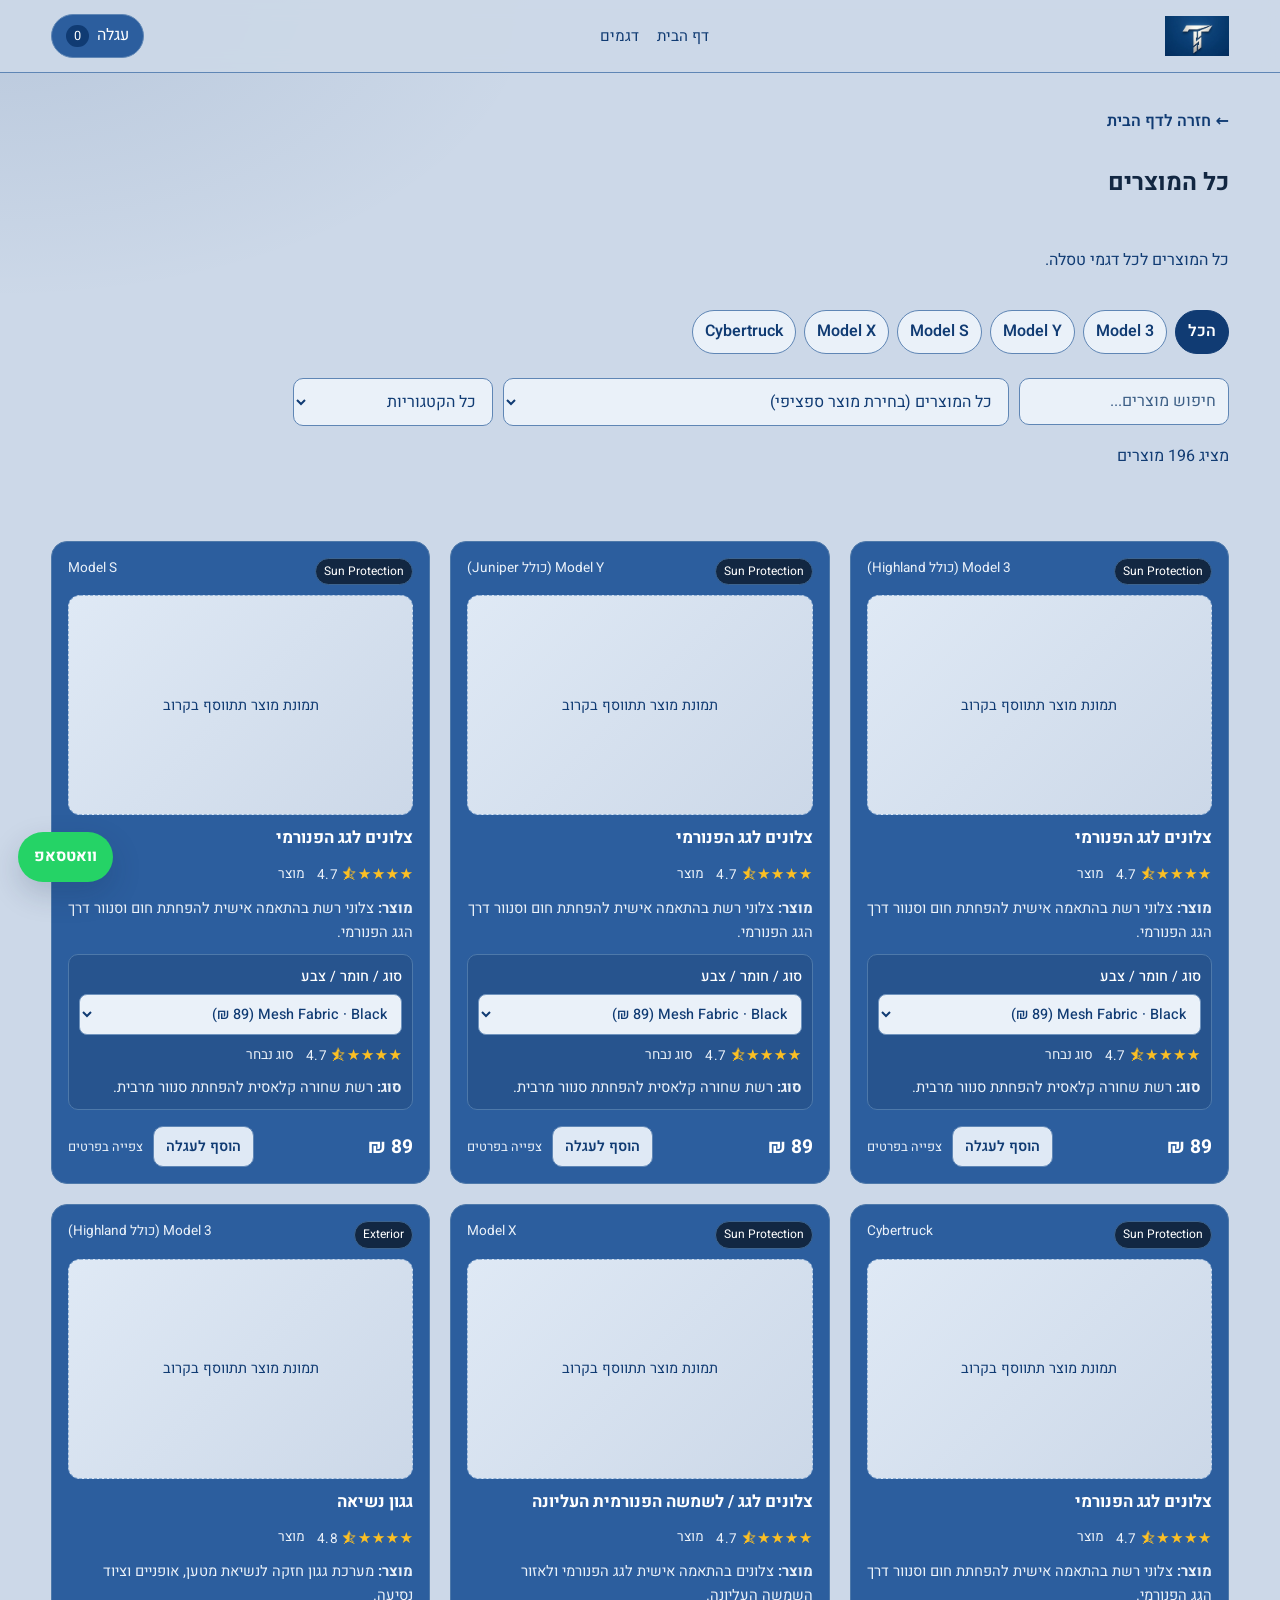
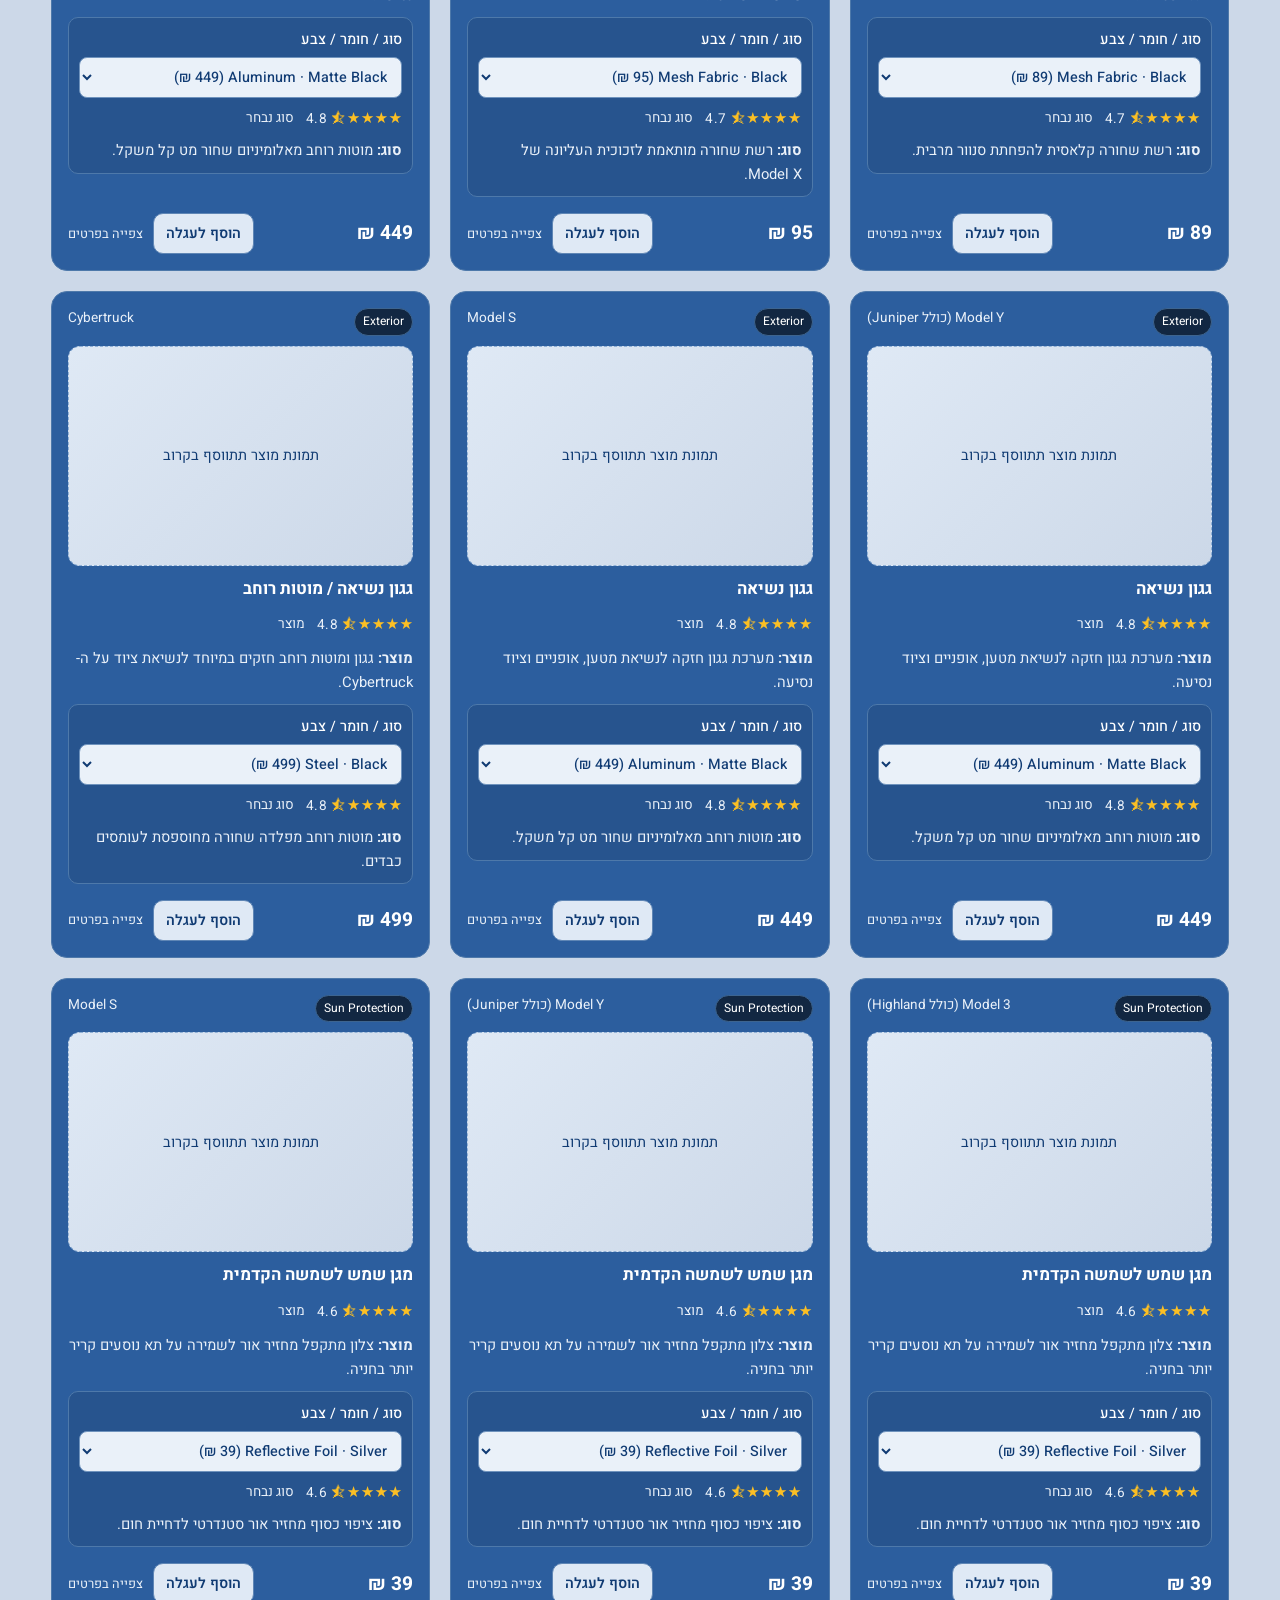
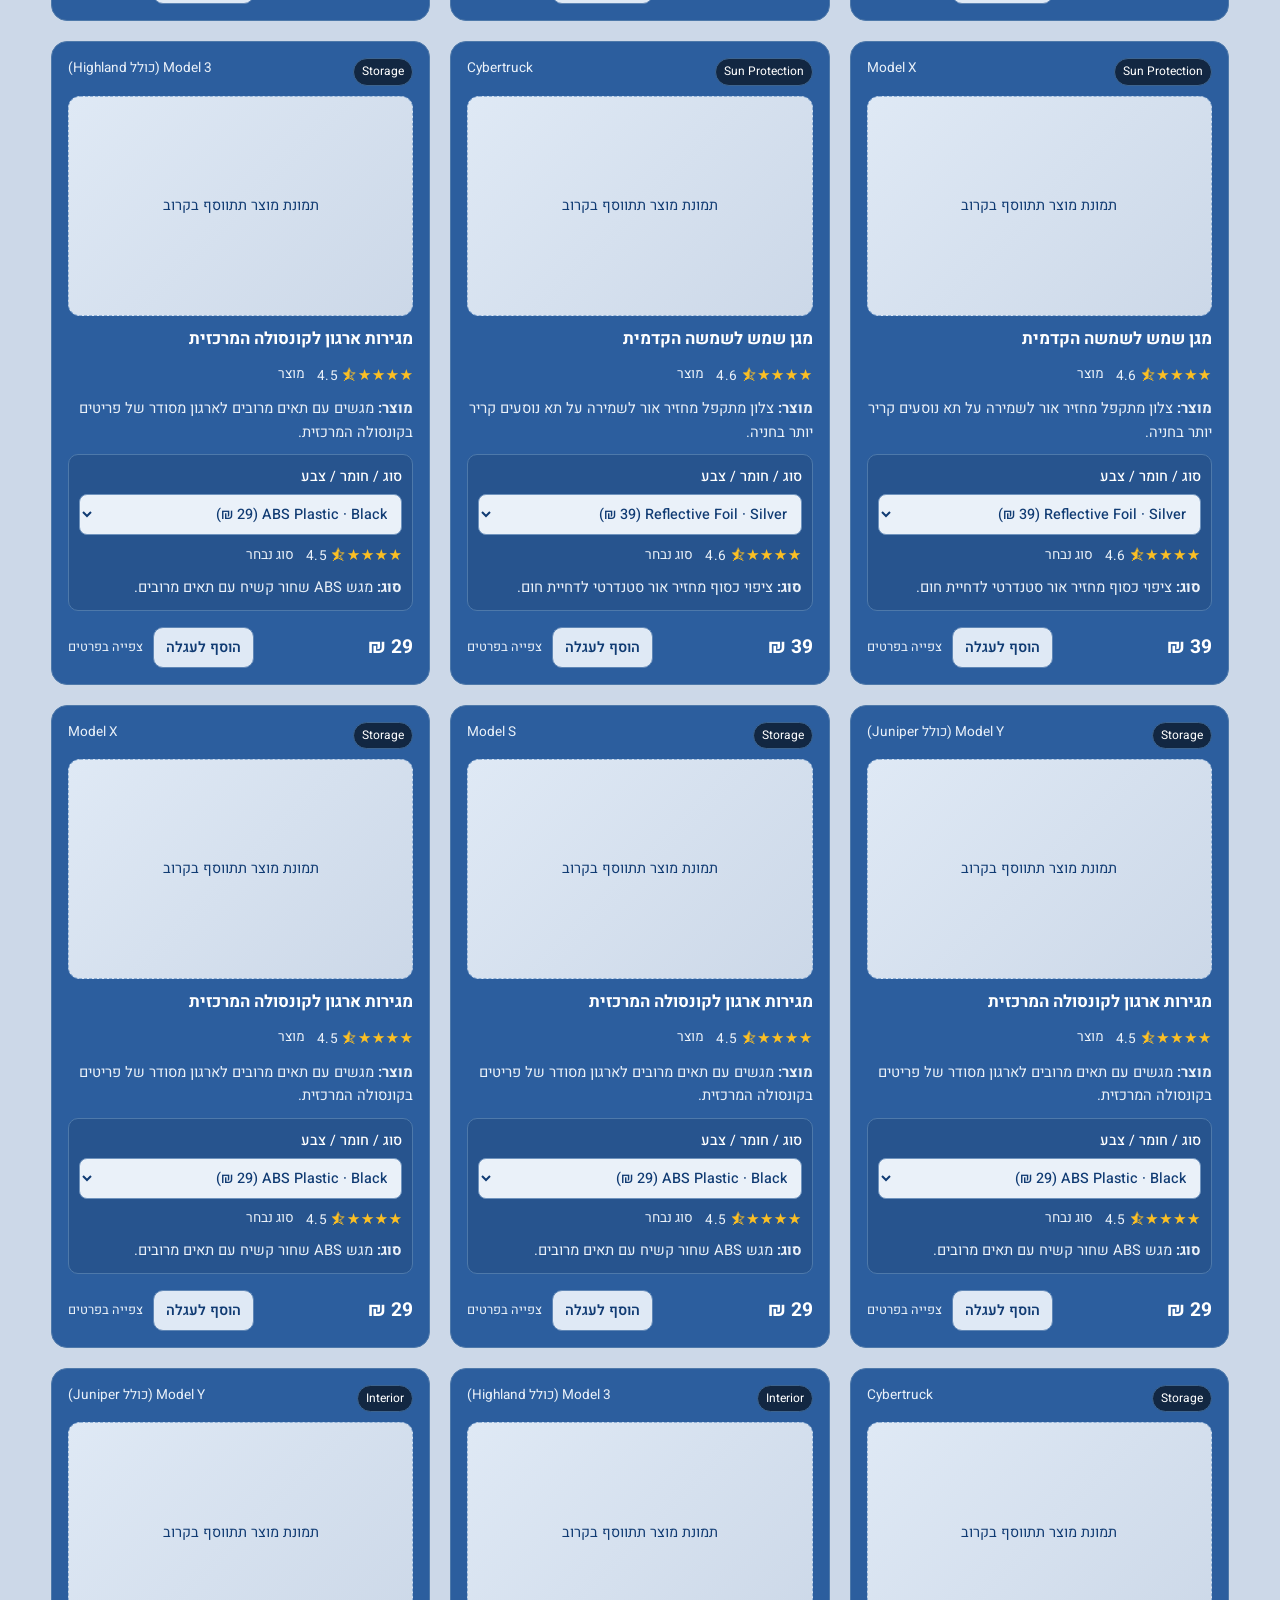
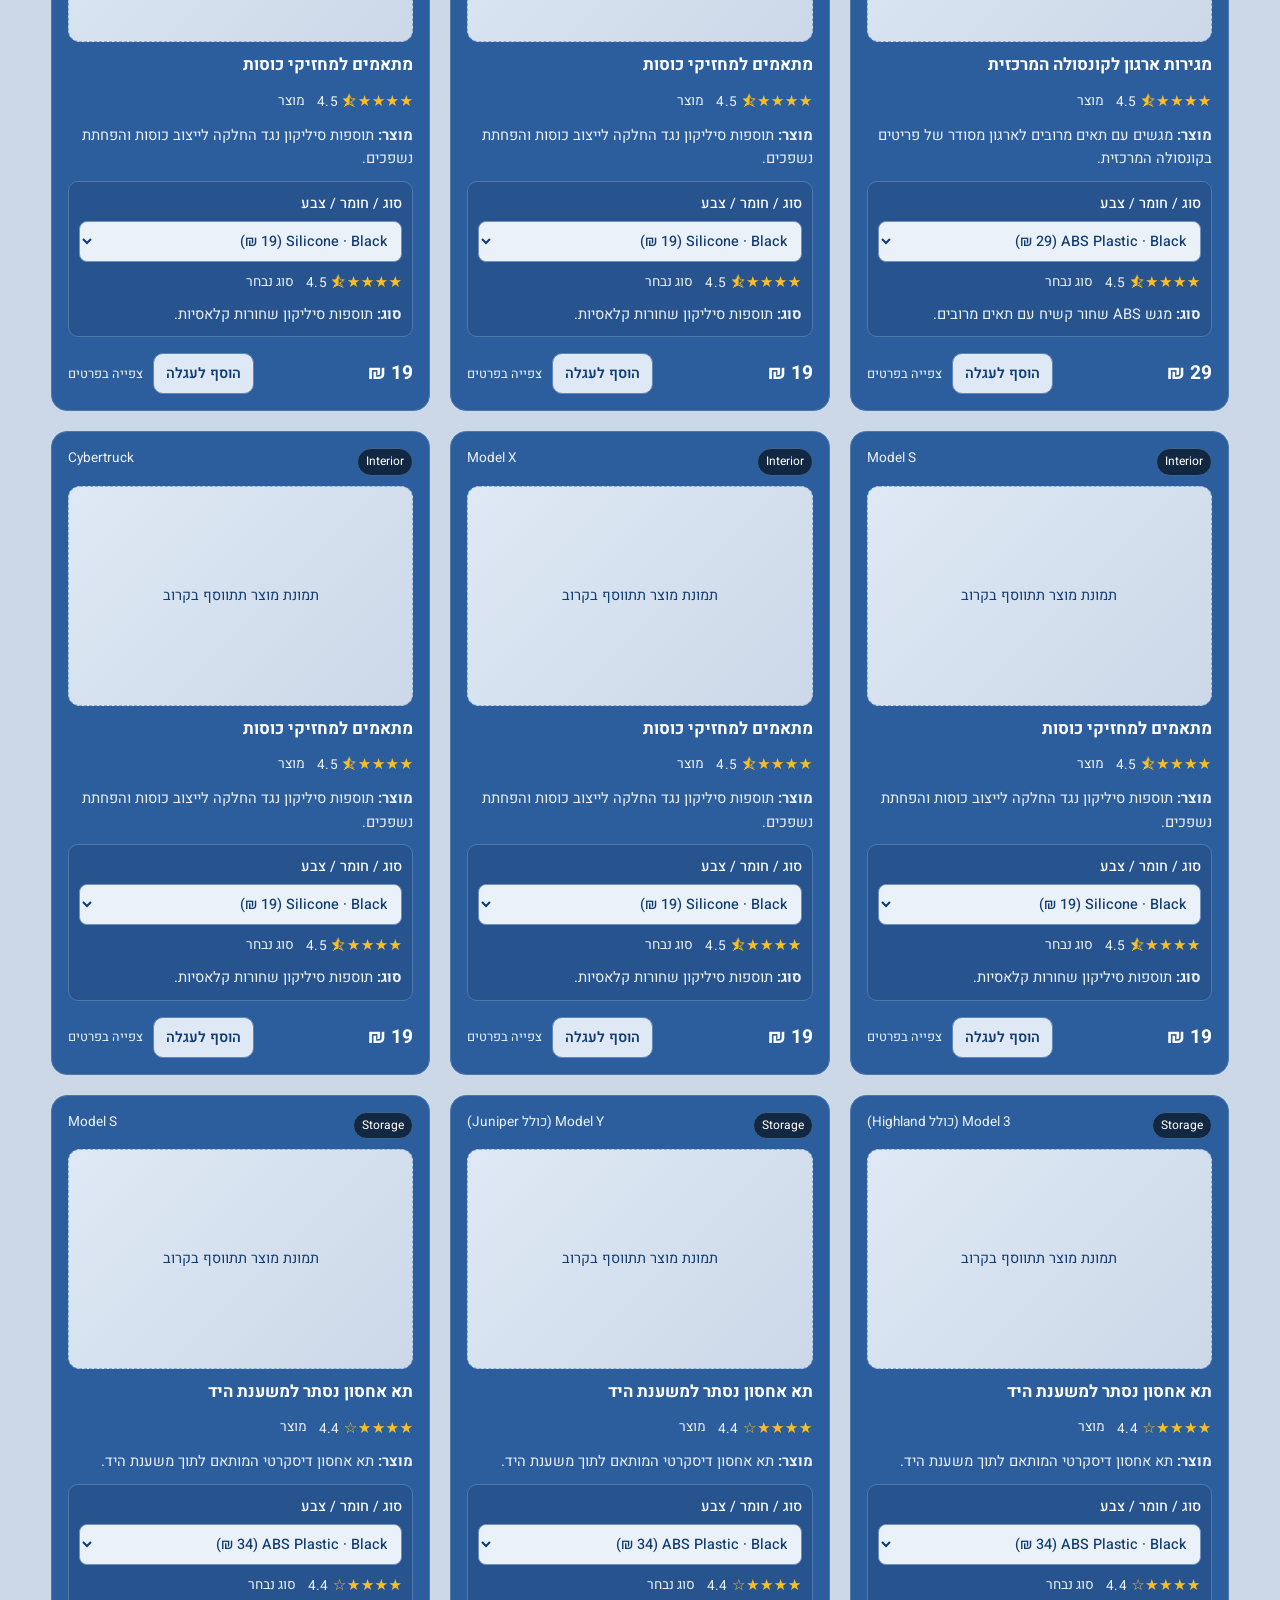
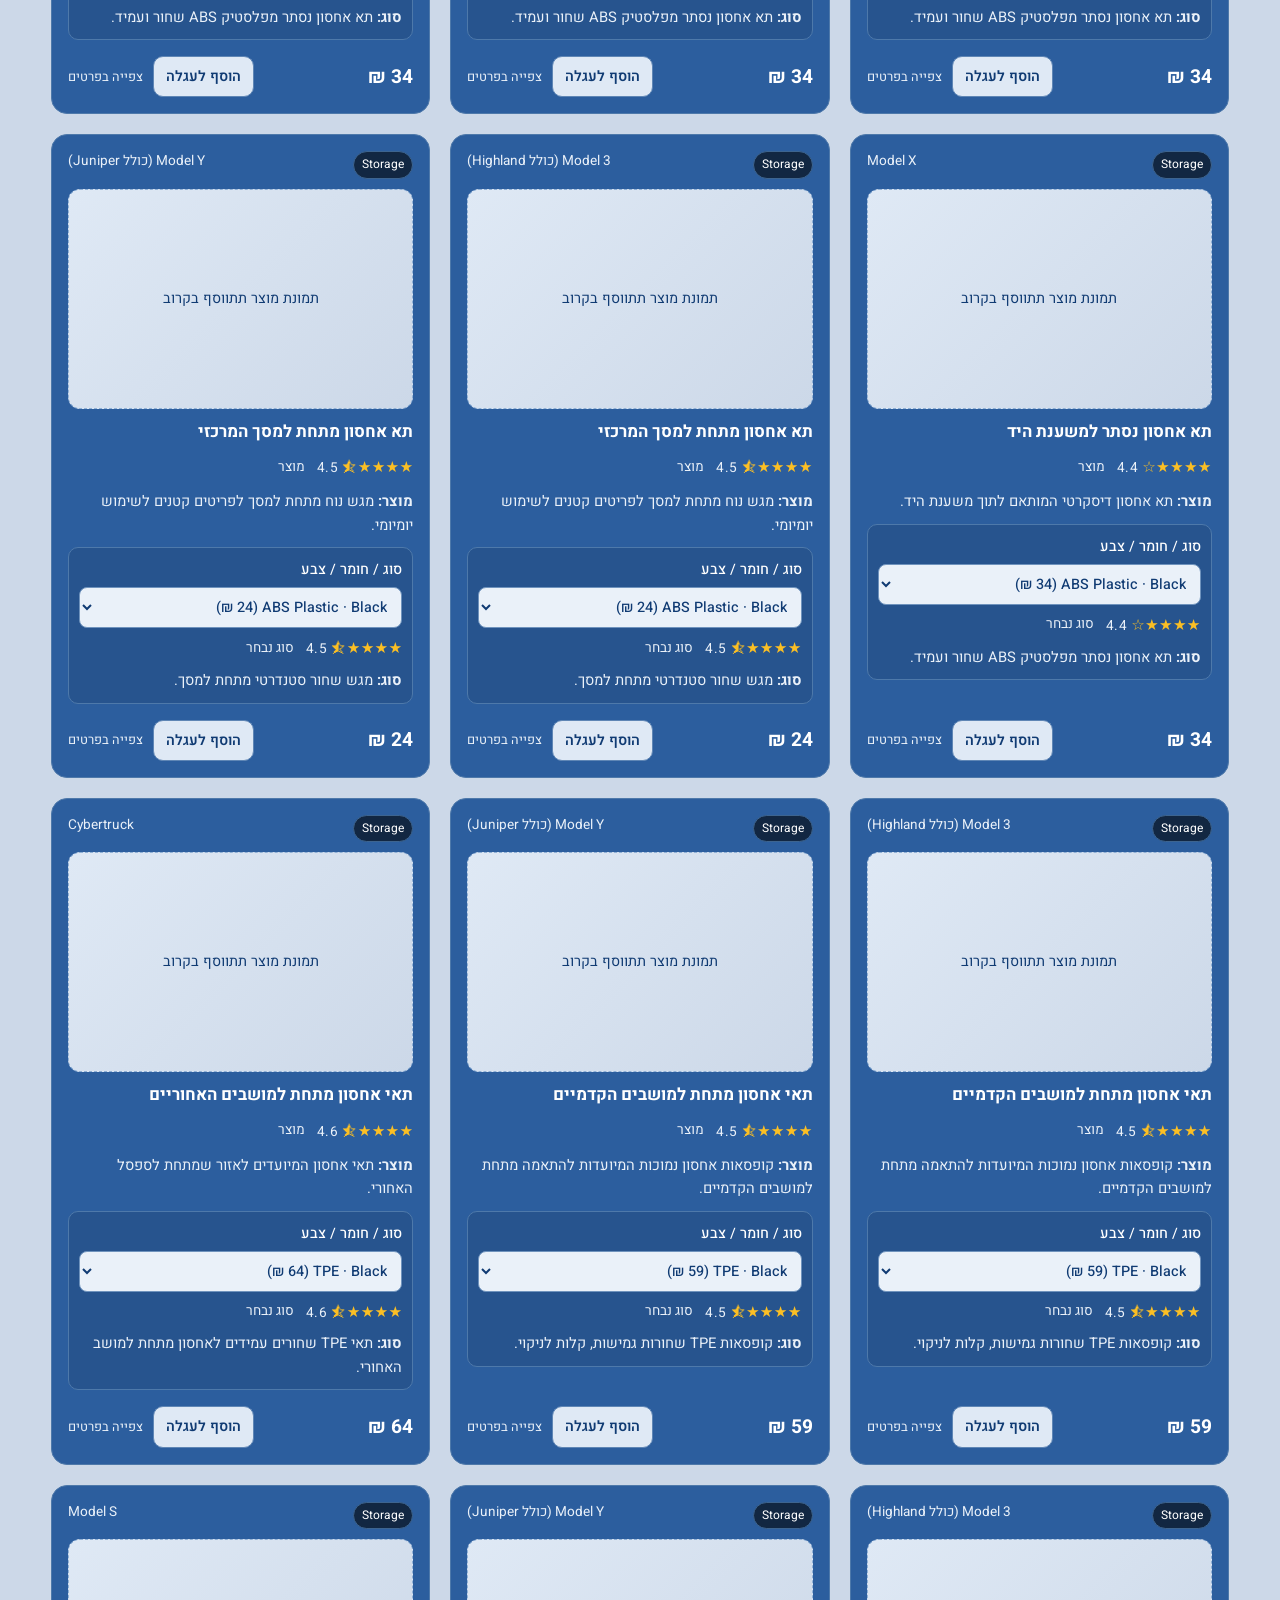
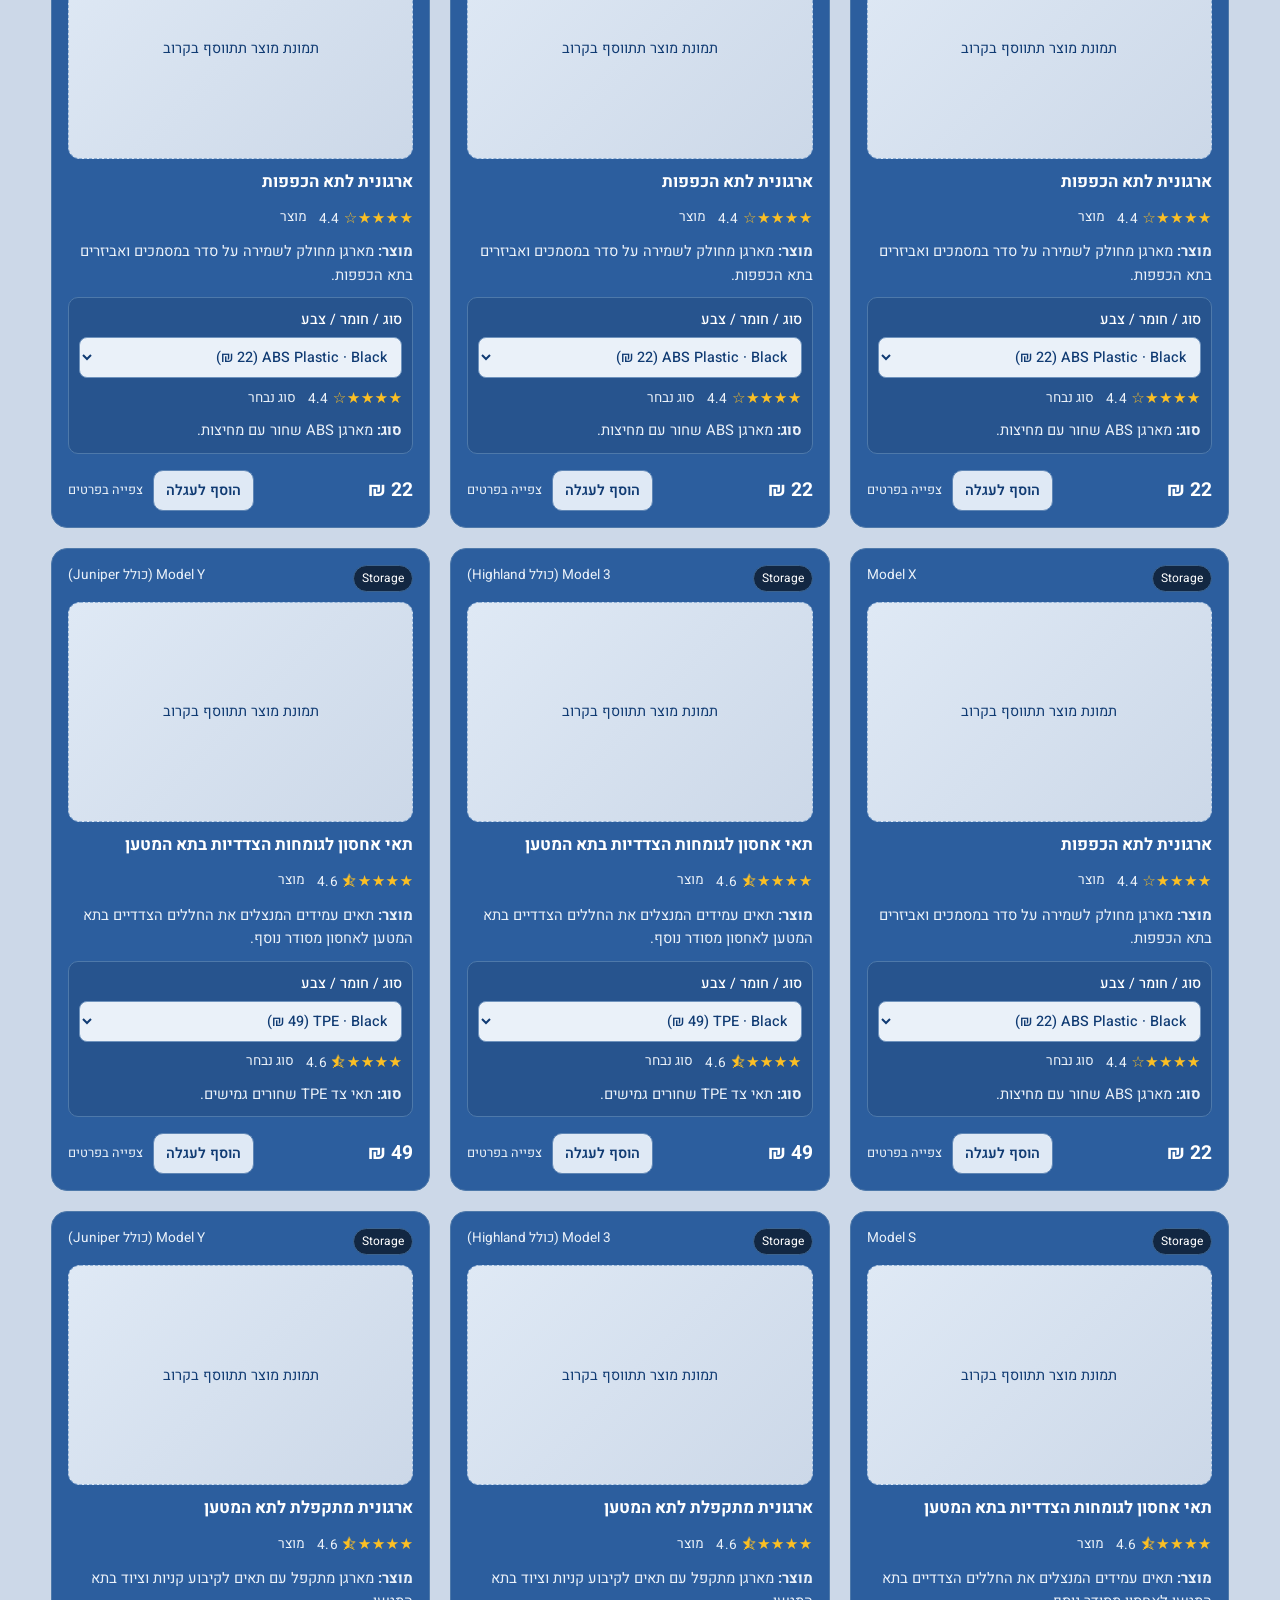
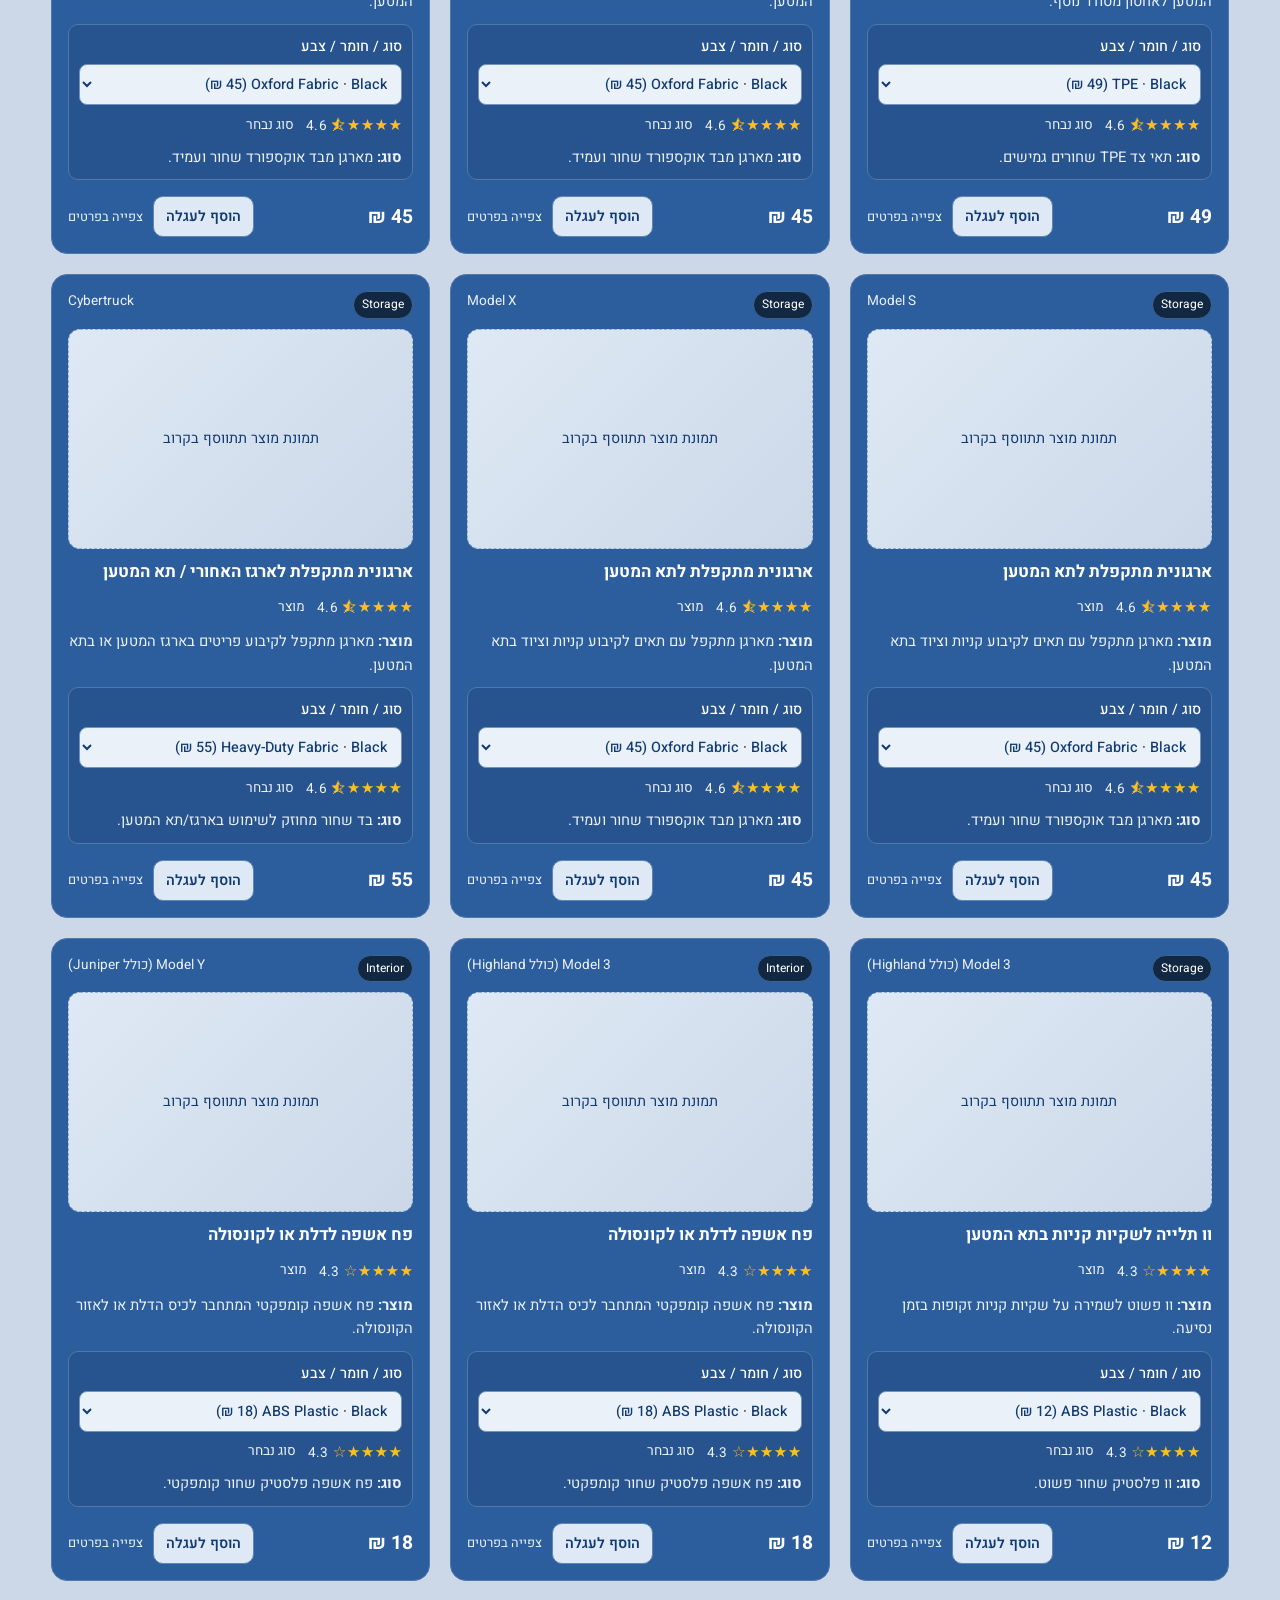
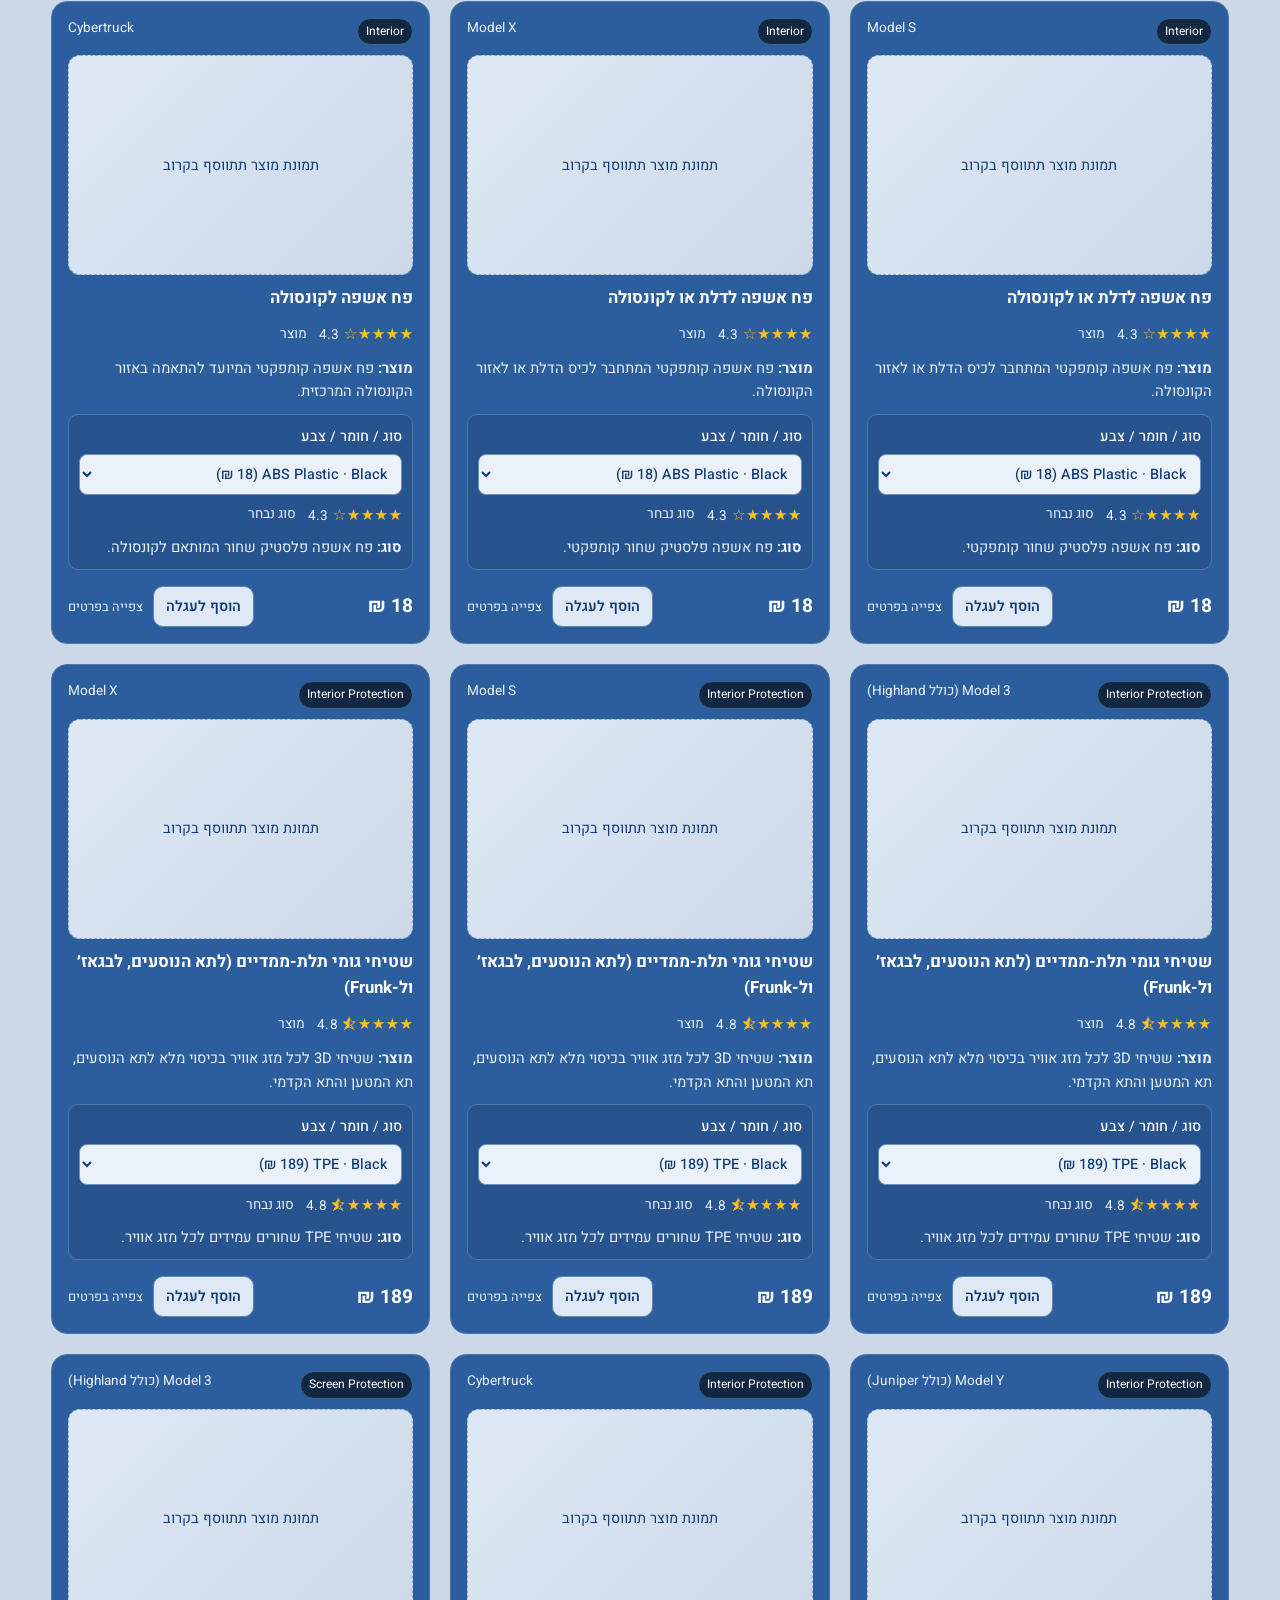
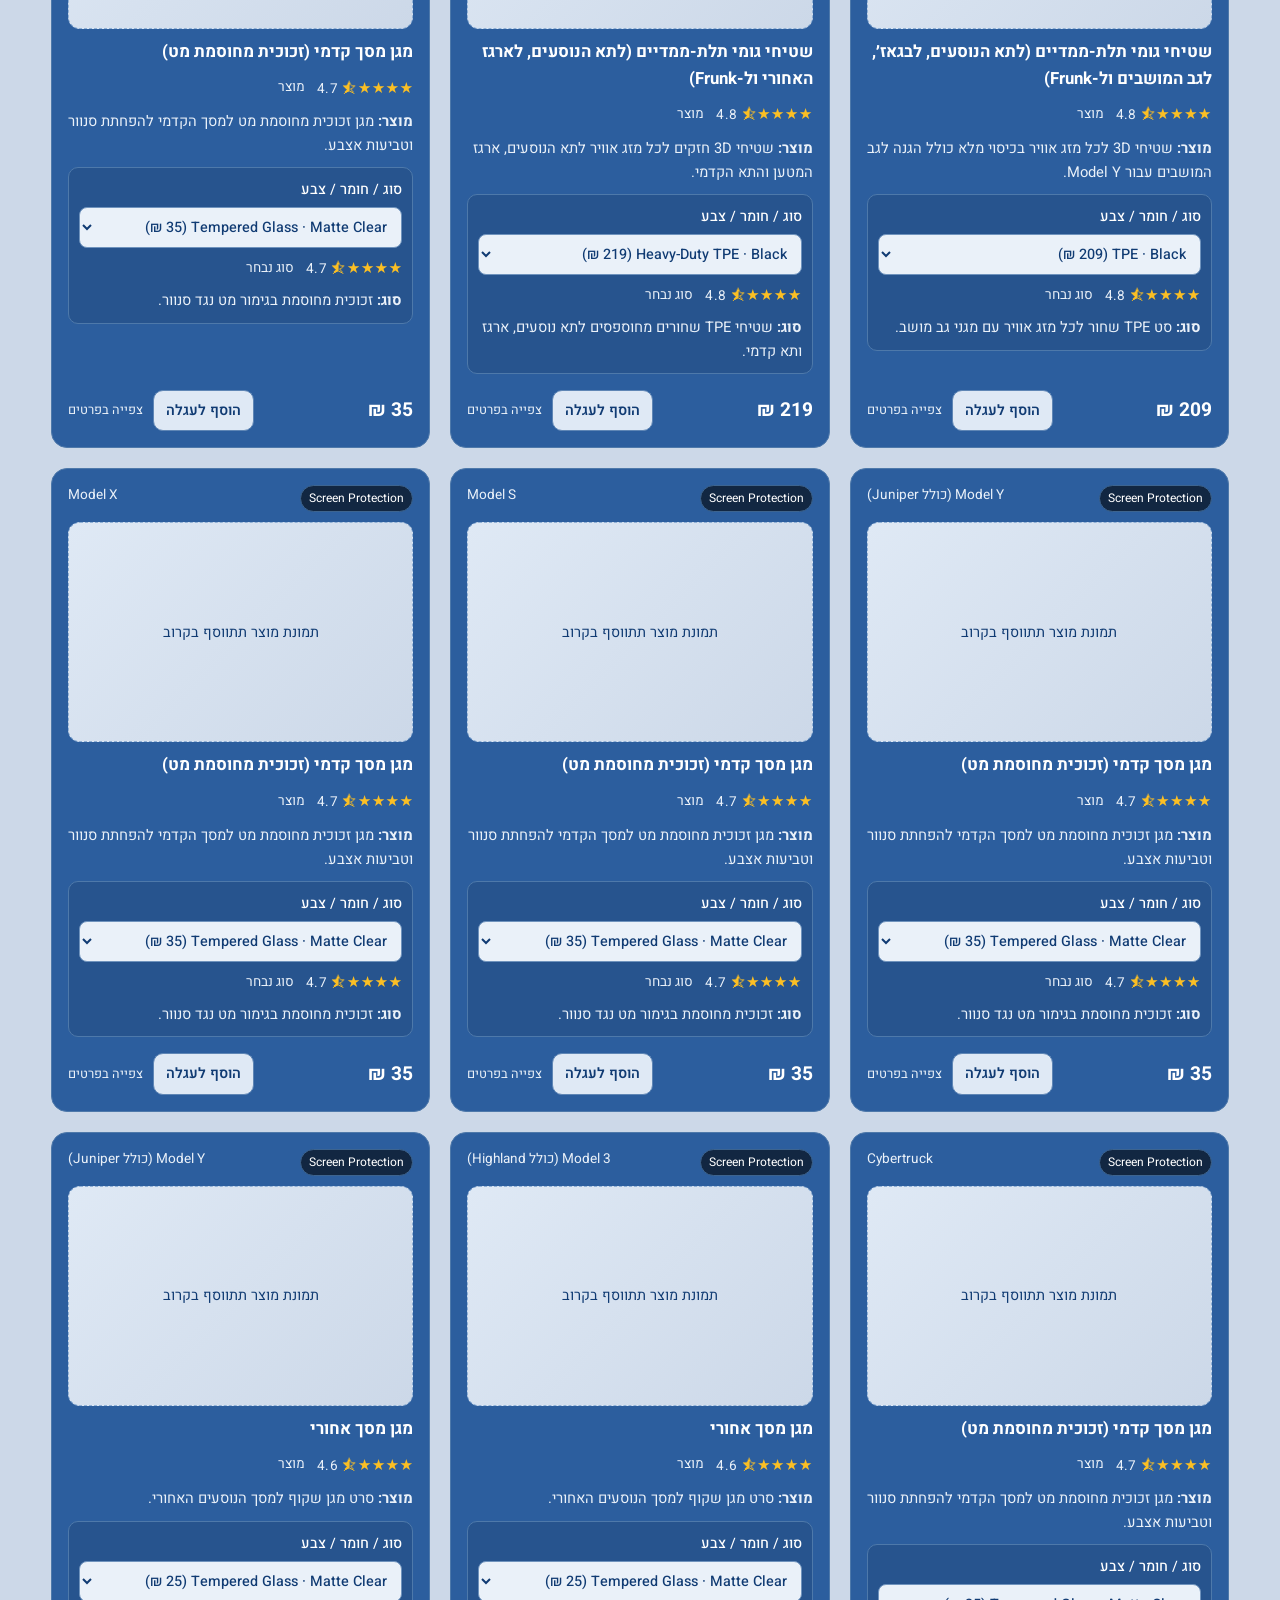
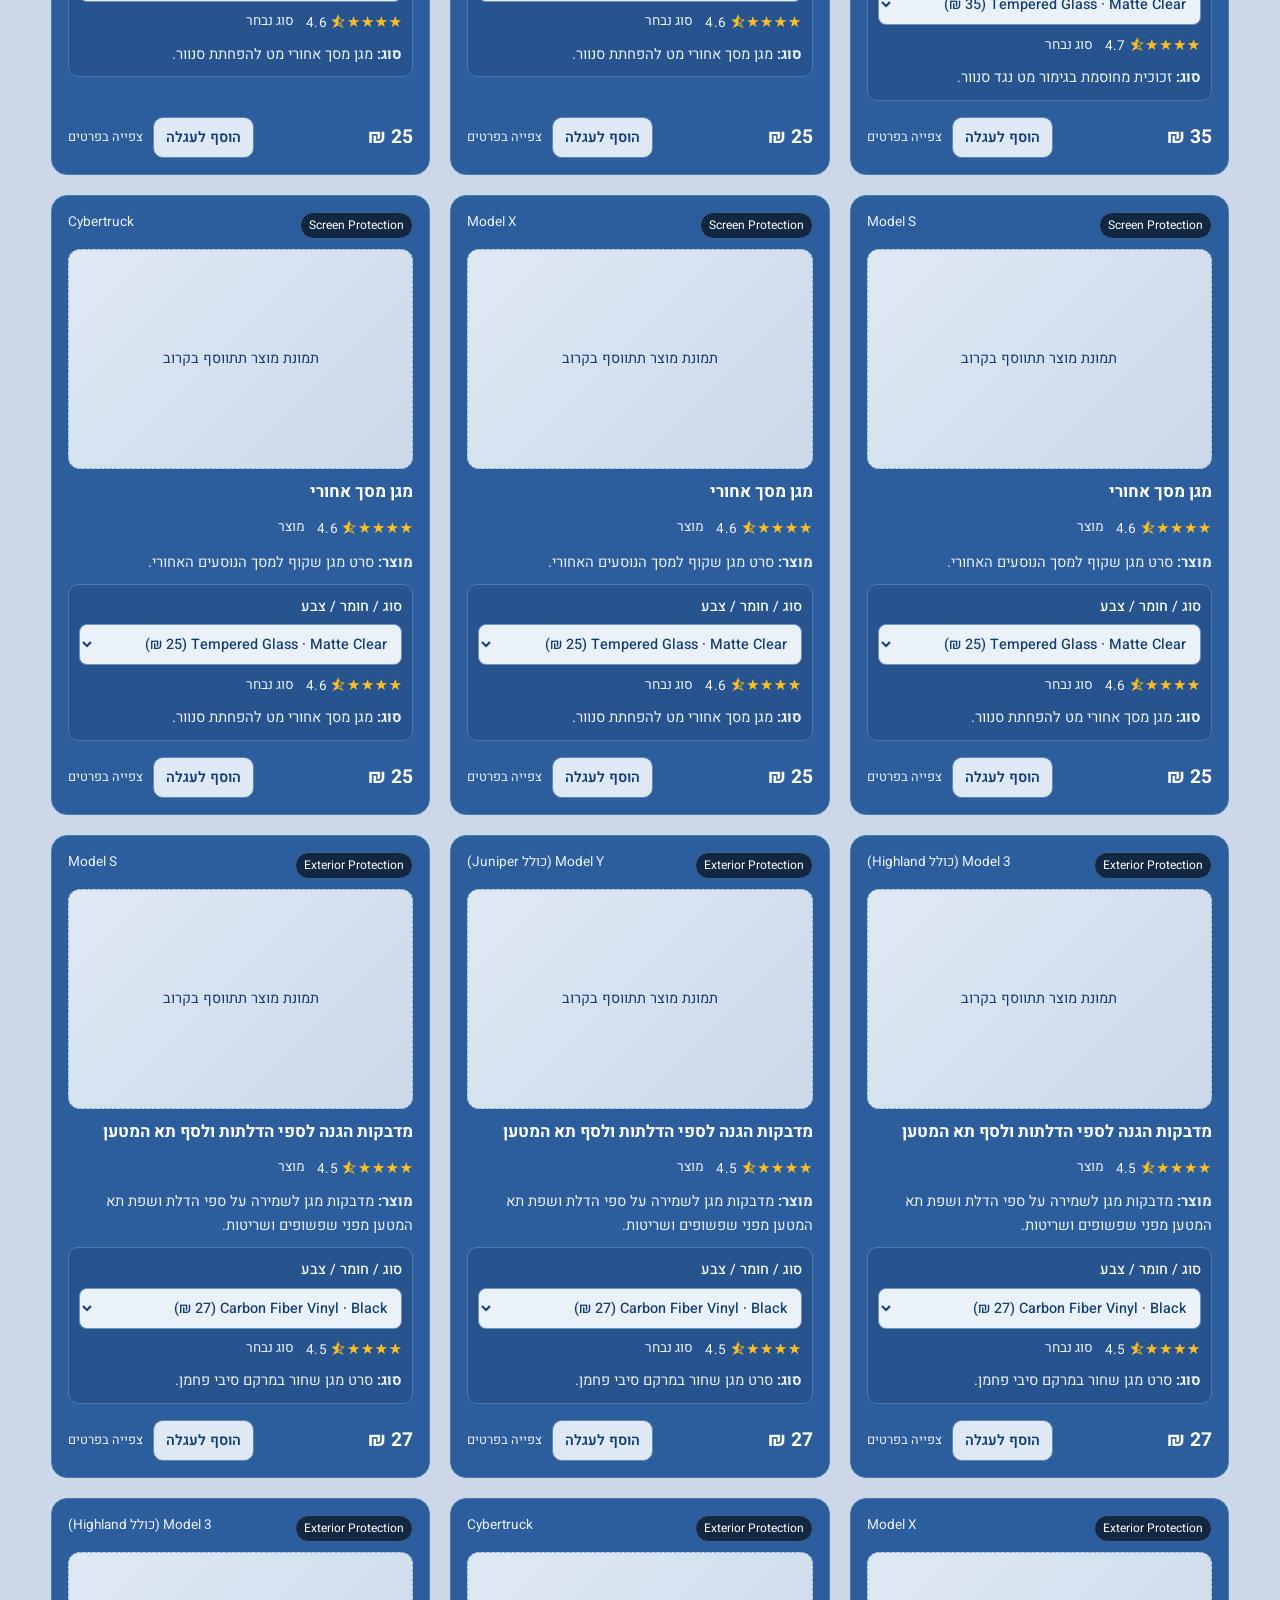
==== commit 08a7ab87: "Add files via upload" ====
--- a/products.html
+++ b/products.html
@@ -30,9 +30,17 @@
   <main>
     <section class="section products-page-head">
       <div class="container">
-        <a href="index.html#models" class="back-link">← חזרה לבחירת דגם</a>
+        <a href="index.html#models" class="back-link">← חזרה לדף הבית</a>
         <h1 id="productsPageTitle">מוצרים</h1>
         <p id="productsPageSub">כל המוצרים המתאימים לדגם שנבחר.</p>
+        <div class="model-switcher" id="modelSwitcher">
+          <a class="model-switch" href="products.html?model=All" data-model="All">הכל</a>
+          <a class="model-switch" href="products.html?model=Model%203" data-model="Model 3">Model 3</a>
+          <a class="model-switch" href="products.html?model=Model%20Y" data-model="Model Y">Model Y</a>
+          <a class="model-switch" href="products.html?model=Model%20S" data-model="Model S">Model S</a>
+          <a class="model-switch" href="products.html?model=Model%20X" data-model="Model X">Model X</a>
+          <a class="model-switch" href="products.html?model=Cybertruck" data-model="Cybertruck">Cybertruck</a>
+        </div>
         <div class="controls products-controls">
           <label class="search">
             <span class="sr-only">חיפוש מוצרים</span>
--- a/styles.css
+++ b/styles.css
@@ -123,13 +123,13 @@
 .card-top { display: flex; align-items: flex-start; justify-content: space-between; gap: 10px; }
 .badge { font-size: 0.75rem; color: #ffffff; background: var(--surface-2); border: 1px solid #3d648f; padding: 3px 8px; border-radius: 999px; white-space: nowrap; }
 .part-image {
-  width: 100%; height: 180px; border-radius: 12px; border: 1px solid var(--border);
-  object-fit: cover; background: #d7e3f1; display: block;
+  width: 100%; aspect-ratio: 4 / 3; height: auto; max-height: 220px; border-radius: 12px; border: 1px solid #8fb0d6;
+  object-fit: contain; background: linear-gradient(180deg, #eaf1f9, #dfe9f5); display: block; padding: 8px;
 }
 .part-icon {
-  width: 100%; height: 180px; border-radius: 12px; border: 1px dashed #94a3b8;
-  background: linear-gradient(135deg, #f8fafc, #e2e8f0); display: grid; place-items: center;
-  color: #64748b; font-size: 0.85rem; text-align: center; padding: 10px;
+  width: 100%; aspect-ratio: 4 / 3; max-height: 220px; border-radius: 12px; border: 1px dashed #8fb0d6;
+  background: linear-gradient(135deg, #dfe9f5, #ccd8e8); display: grid; place-items: center;
+  color: var(--text); font-size: 0.9rem; text-align: center; padding: 10px;
 }
 .card h3 { margin: 0; font-size: 1.05rem; color: #ffffff; }
 .card p { margin: 0; color: #eaf1f9; font-size: 0.92rem; }
@@ -196,8 +196,8 @@
 .modal-topbar { display: flex; align-items: center; justify-content: space-between; gap: 12px; padding: 16px 20px; border-bottom: 1px solid var(--border); background: #dfe9f5; }
 .modal-content { display: grid; grid-template-columns: 1.1fr 1fr; gap: 0; }
 .modal-media { padding: 20px; border-right: 1px solid var(--border); background: #dfe9f5; }
-.modal-image { width: 100%; height: min(60vh, 520px); object-fit: cover; border-radius: 14px; border: 1px solid var(--border); background: #d7e3f1; }
-.modal-fallback { height: min(60vh, 520px); }
+.modal-image { width: 100%; height: auto; max-height: min(70vh, 560px); aspect-ratio: 4 / 3; object-fit: contain; border-radius: 14px; border: 1px solid var(--border); background: linear-gradient(180deg, #eaf1f9, #dfe9f5); padding: 12px; }
+.modal-fallback { height: auto; aspect-ratio: 4 / 3; max-height: min(70vh, 560px); }
 .modal-info { padding: 22px; display: grid; gap: 14px; align-content: start; }
 .modal-info h2 { margin: 0; font-size: 1.8rem; line-height: 1.2; color: var(--heading); }
 .modal-section { border: 1px solid var(--border); border-radius: 12px; padding: 14px; background: #ffffff; display: grid; gap: 10px; }
@@ -252,7 +252,7 @@
   .modal-topbar { position: sticky; top: 0; background: #dfe9f5; z-index: 2; }
   .modal-media { padding: 12px; }
   .modal-info { padding: 14px; }
-  .modal-image { height: 240px; }
+  .modal-image { height: auto; max-height: 260px; }
   .btn { padding: 12px 16px; }
   .search input, select, .variant-select { font-size: 16px; } /* prevent iOS zoom */
 }.hero-new { padding: 56px 0 24px; }
@@ -263,21 +263,22 @@
 .model-select-cta:hover { background: var(--accent-hover); }
 
 .model-cards { display: grid; grid-template-columns: repeat(auto-fit, minmax(150px, 1fr)); gap: 14px; }
-.model-card { border: 1px solid var(--border); background: #eaf1f9; color: var(--text); border-radius: 14px; padding: 12px; cursor: pointer; text-align: center; display: grid; gap: 8px; }
+.model-card { border: 1px solid var(--border); background: #eaf1f9; color: var(--text); border-radius: 14px; padding: 12px; cursor: pointer; text-align: center; display: grid; gap: 8px; text-decoration: none; }
 .model-card.active { border-color: var(--accent); box-shadow: inset 0 0 0 2px rgba(16,59,115,0.2); }
-.model-card-image-wrap { width: 100%; aspect-ratio: 16/10; border-radius: 10px; overflow: hidden; background: #d7e3f1; display: grid; place-items: center; }
-.model-card-image-wrap img { width: 100%; height: 100%; object-fit: cover; display: block; }
-.model-card-icon { font-size: 1.6rem; font-weight: 700; color: var(--heading); }
+.model-card-image-wrap { width: 100%; aspect-ratio: 16/9; border-radius: 10px; overflow: hidden; background: linear-gradient(135deg, #d7e3f1, #c4d6ea); display: grid; place-items: center; }
+.model-card-image-wrap img { width: 100%; height: 100%; object-fit: cover; object-position: center; display: block; }
+.model-card-icon { font-size: 1.6rem; font-weight: 700; color: var(--heading); }
+.model-card-fallback { font-weight: 700; color: var(--heading); font-size: 1rem; }
 .model-card-name { font-weight: 700; color: var(--heading); }
 .model-card-sub { font-size: 0.85rem; color: var(--text); }
 
-.model-trust { margin-top: 18px; display: grid; gap: 8px; background: #eaf1f9; border: 1px solid var(--border); border-radius: 12px; padding: 14px 16px; }
-.model-trust p { margin: 0; color: var(--text); }
+/* trust styles updated below */
 
 .featured-grid { display: grid; grid-template-columns: repeat(auto-fill, minmax(220px, 1fr)); gap: 16px; }
-.featured-card { background: #ffffff; border: 1px solid var(--border); border-radius: 14px; padding: 12px; display: grid; gap: 8px; cursor: pointer; }
-.featured-card h3 { margin: 0; font-size: 1rem; color: var(--heading); }
-.featured-card .meta { color: var(--text); }
+.featured-card { background: #ffffff; border: 1px solid var(--border); border-radius: 14px; padding: 12px; display: grid; gap: 8px; cursor: pointer; align-content: start; }
+.featured-card .part-image { max-height: 180px; }
+.featured-card h3 { margin: 0; font-size: 1rem; color: var(--heading); line-height: 1.35; }
+.featured-card .meta { color: var(--text); }
 .featured-card .price { color: var(--heading); }
 
 .modal-product-detail .modal-media { order: 1; }
@@ -298,3 +299,21 @@
   .model-cards { grid-template-columns: repeat(2, 1fr); }
   .whatsapp-float { bottom: 12px; left: 12px; padding: 10px 14px; }
 }
+.products-page-head .container { display: grid; gap: 10px; }
+.back-link { color: var(--accent); font-weight: 600; text-decoration: none; }
+.back-link:hover { text-decoration: underline; }
+.products-controls { margin-top: 8px; }
+#catalogMeta { color: var(--text); margin: 8px 0 0; }
+.model-visual { background: linear-gradient(135deg, #3b6fae, #244f86); display: flex; flex-direction: column; align-items: center; justify-content: center; gap: 4px; color: #fff; }
+.model-visual-all { background: linear-gradient(135deg, #2c5e9e, #103B73); }
+.model-visual-icon { font-size: 2rem; line-height: 1; }
+.model-visual-label { font-weight: 700; font-size: 1rem; letter-spacing: 0.05em; }
+
+.model-trust { margin-top: 18px; display: grid; grid-template-columns: repeat(auto-fit, minmax(220px, 1fr)); gap: 12px; }
+.trust-box { background: #ffffff; border: 1px solid var(--border); border-right: 4px solid var(--accent); border-radius: 12px; padding: 14px 16px; color: var(--text); font-weight: 600; box-shadow: var(--shadow); }
+
+.model-switcher { display: flex; flex-wrap: wrap; gap: 8px; margin: 10px 0 6px; }
+.model-switch { padding: 8px 12px; border-radius: 999px; border: 1px solid var(--border); background: #eaf1f9; color: var(--text); text-decoration: none; font-weight: 600; }
+.model-switch:hover { background: #dfe9f5; }
+.model-switch.active { background: var(--accent); color: #fff; border-color: var(--accent); }
+.all-products-label { font-weight: 700; color: #fff; font-size: 1.1rem; text-align: center; padding: 8px; }
